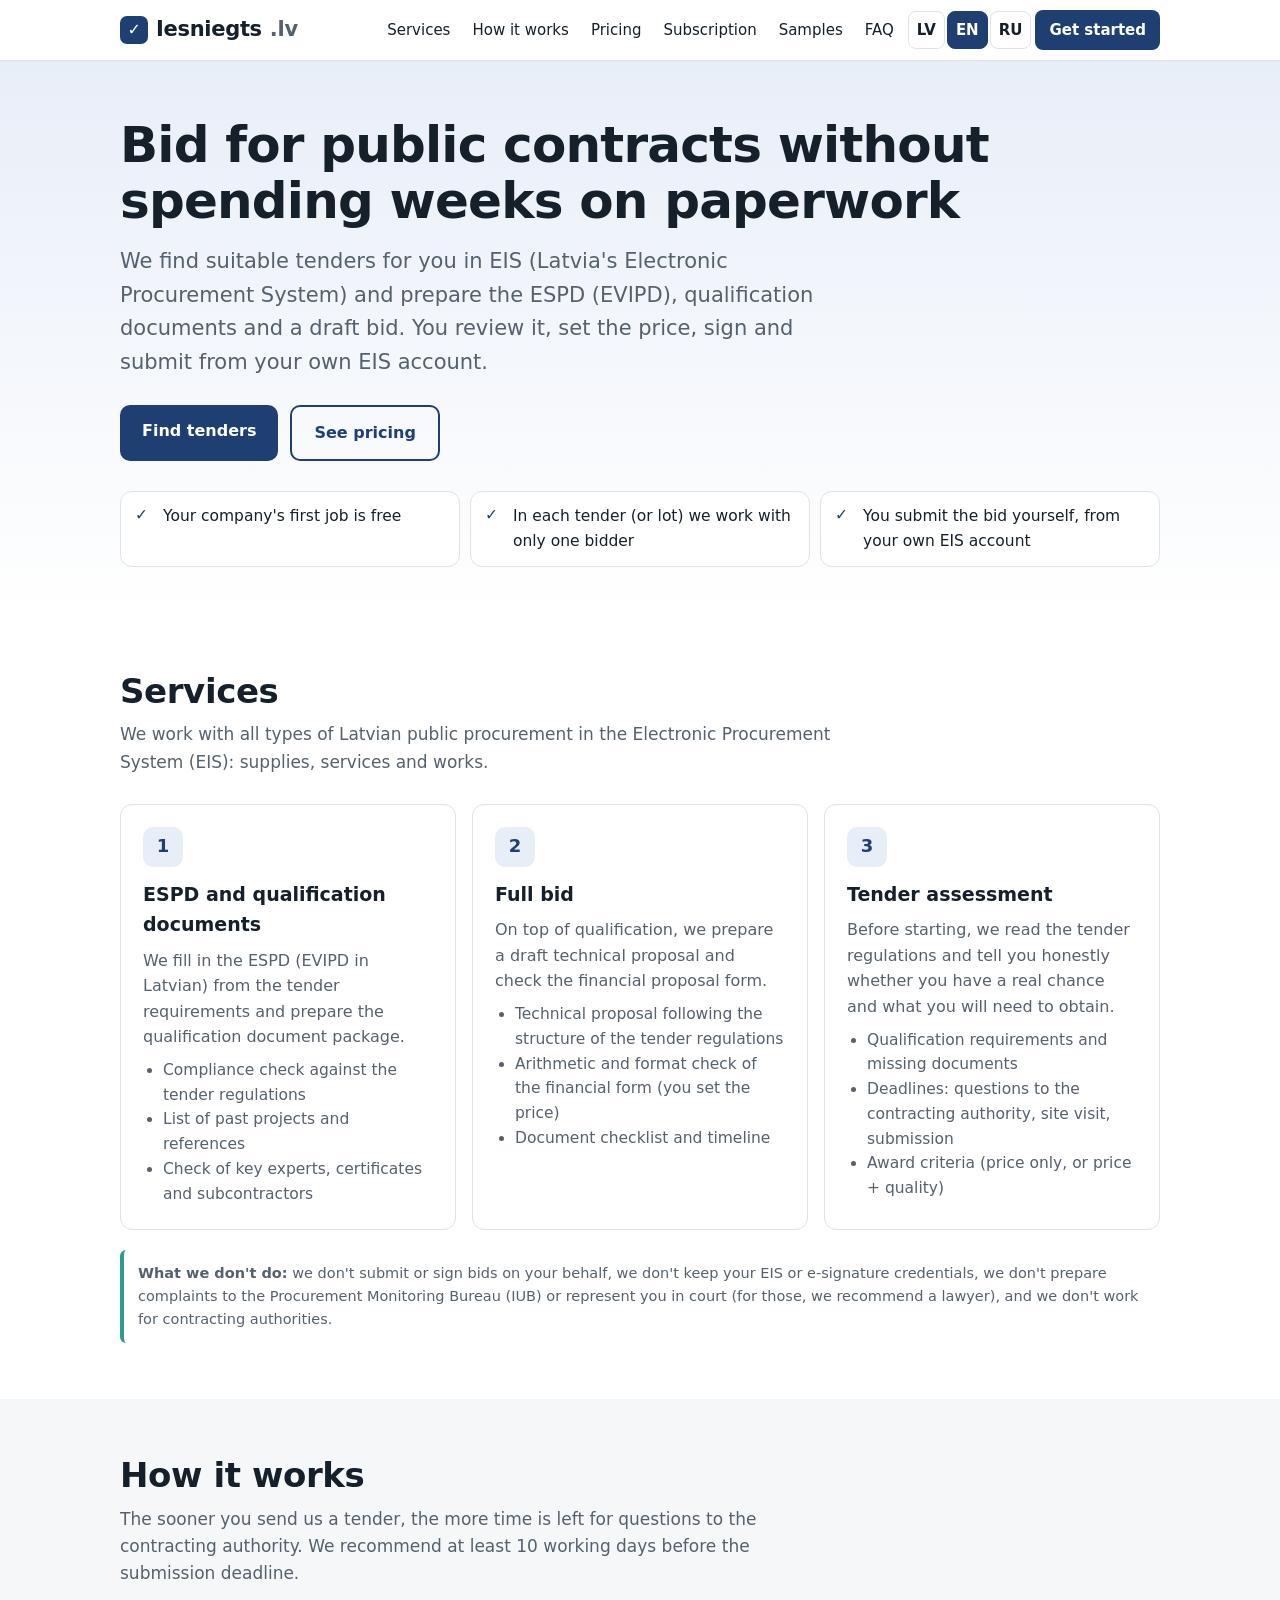
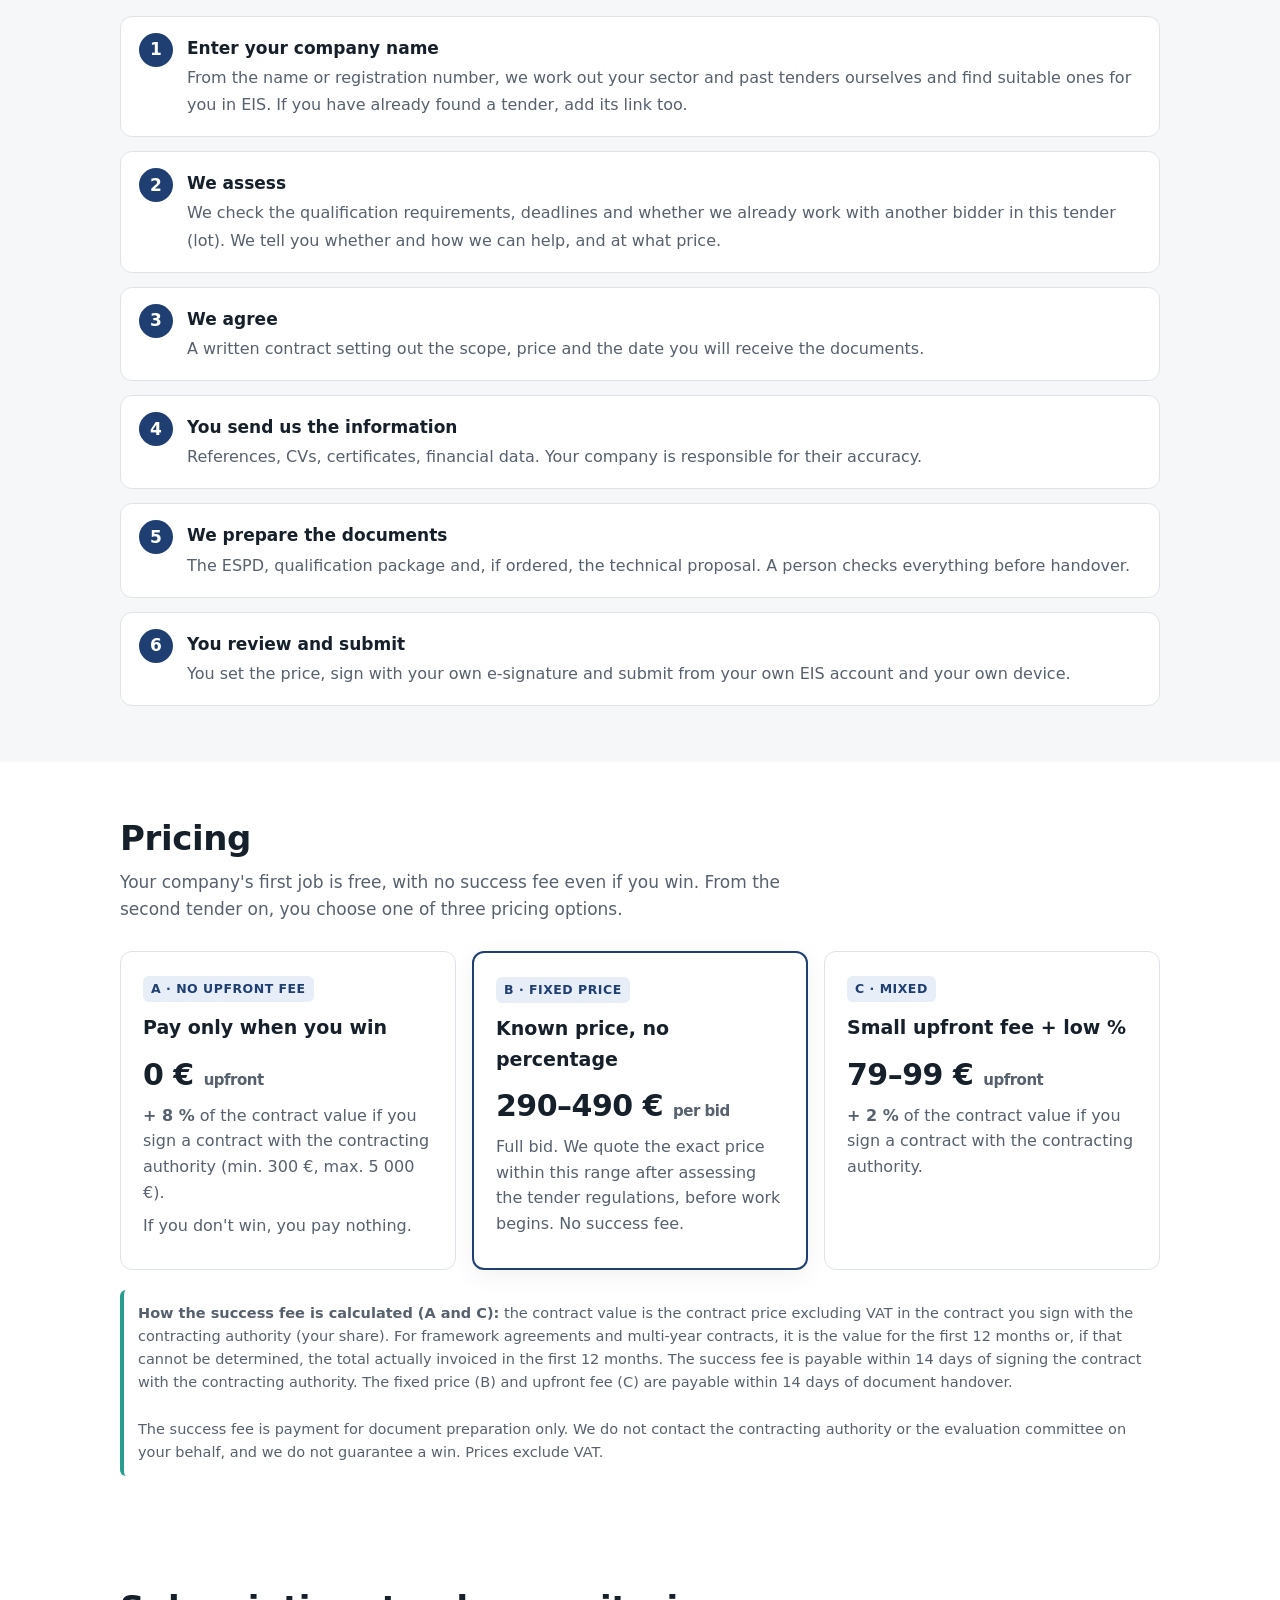
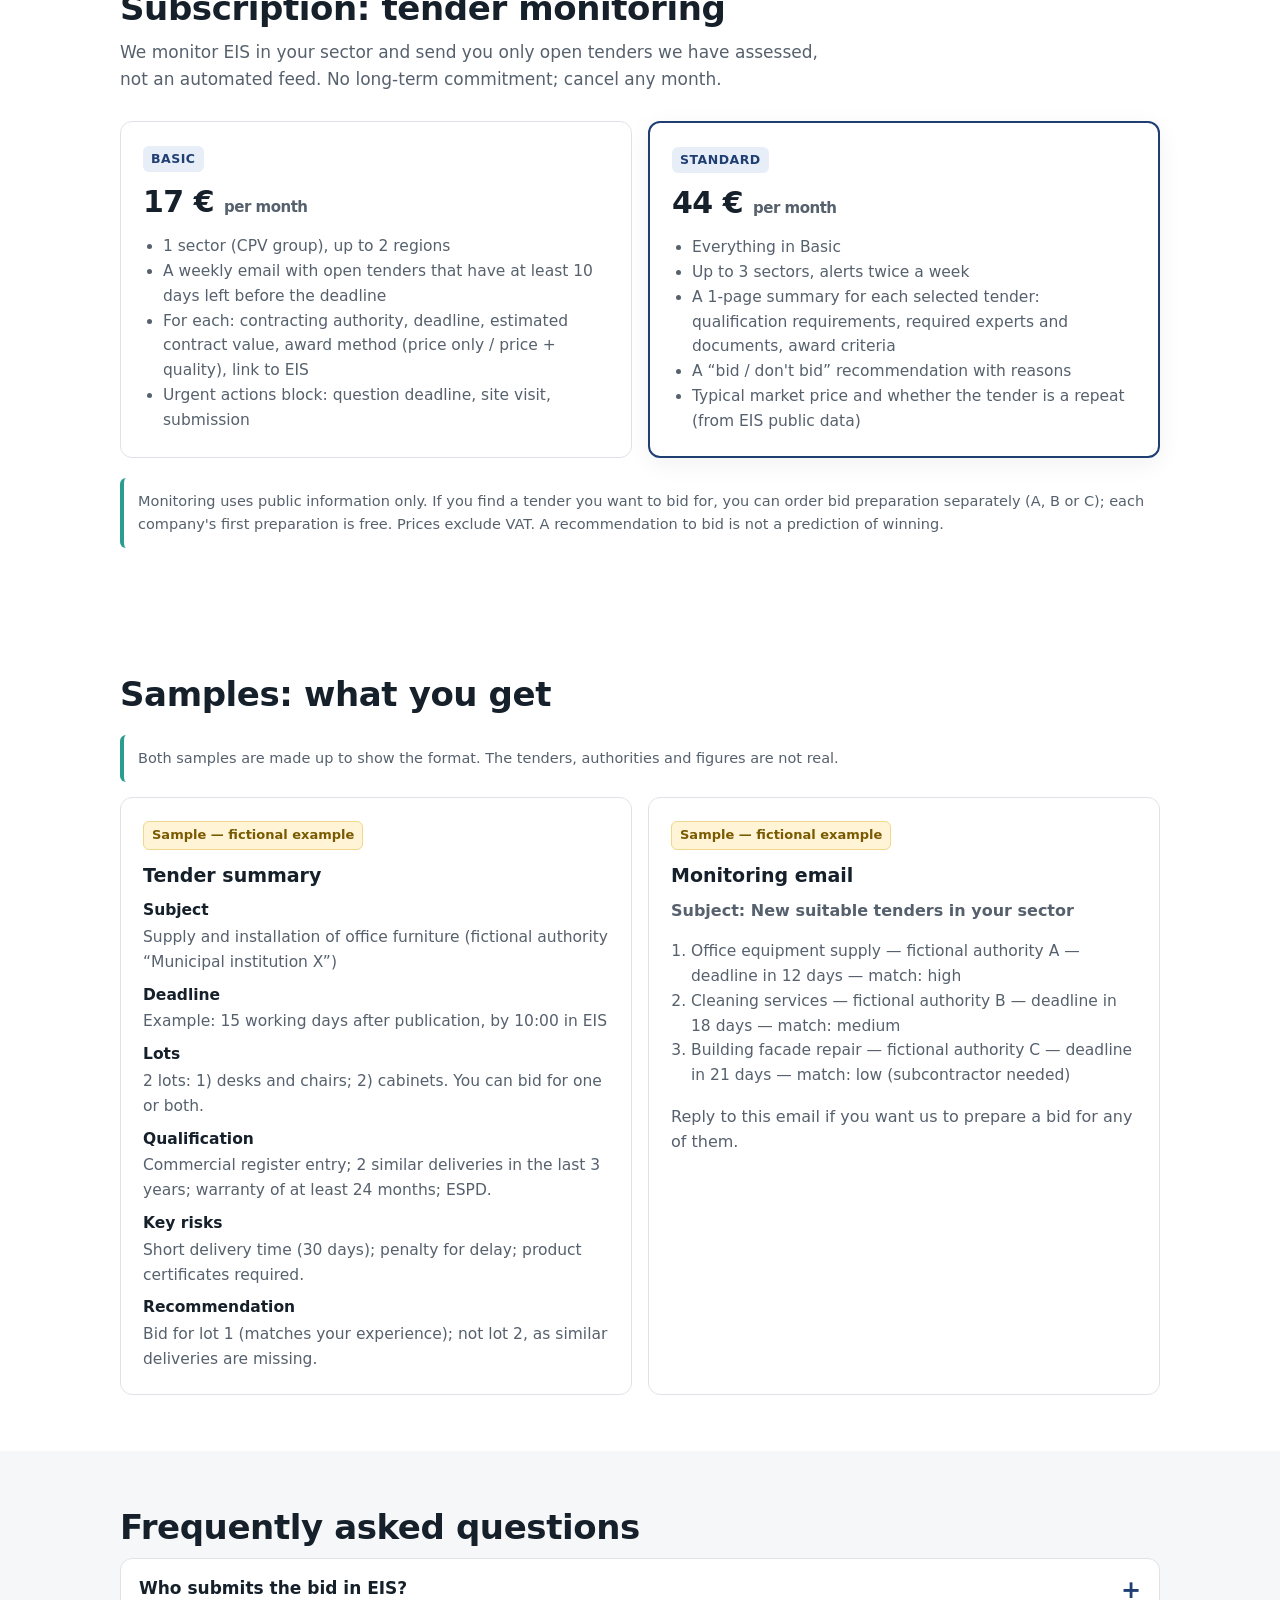
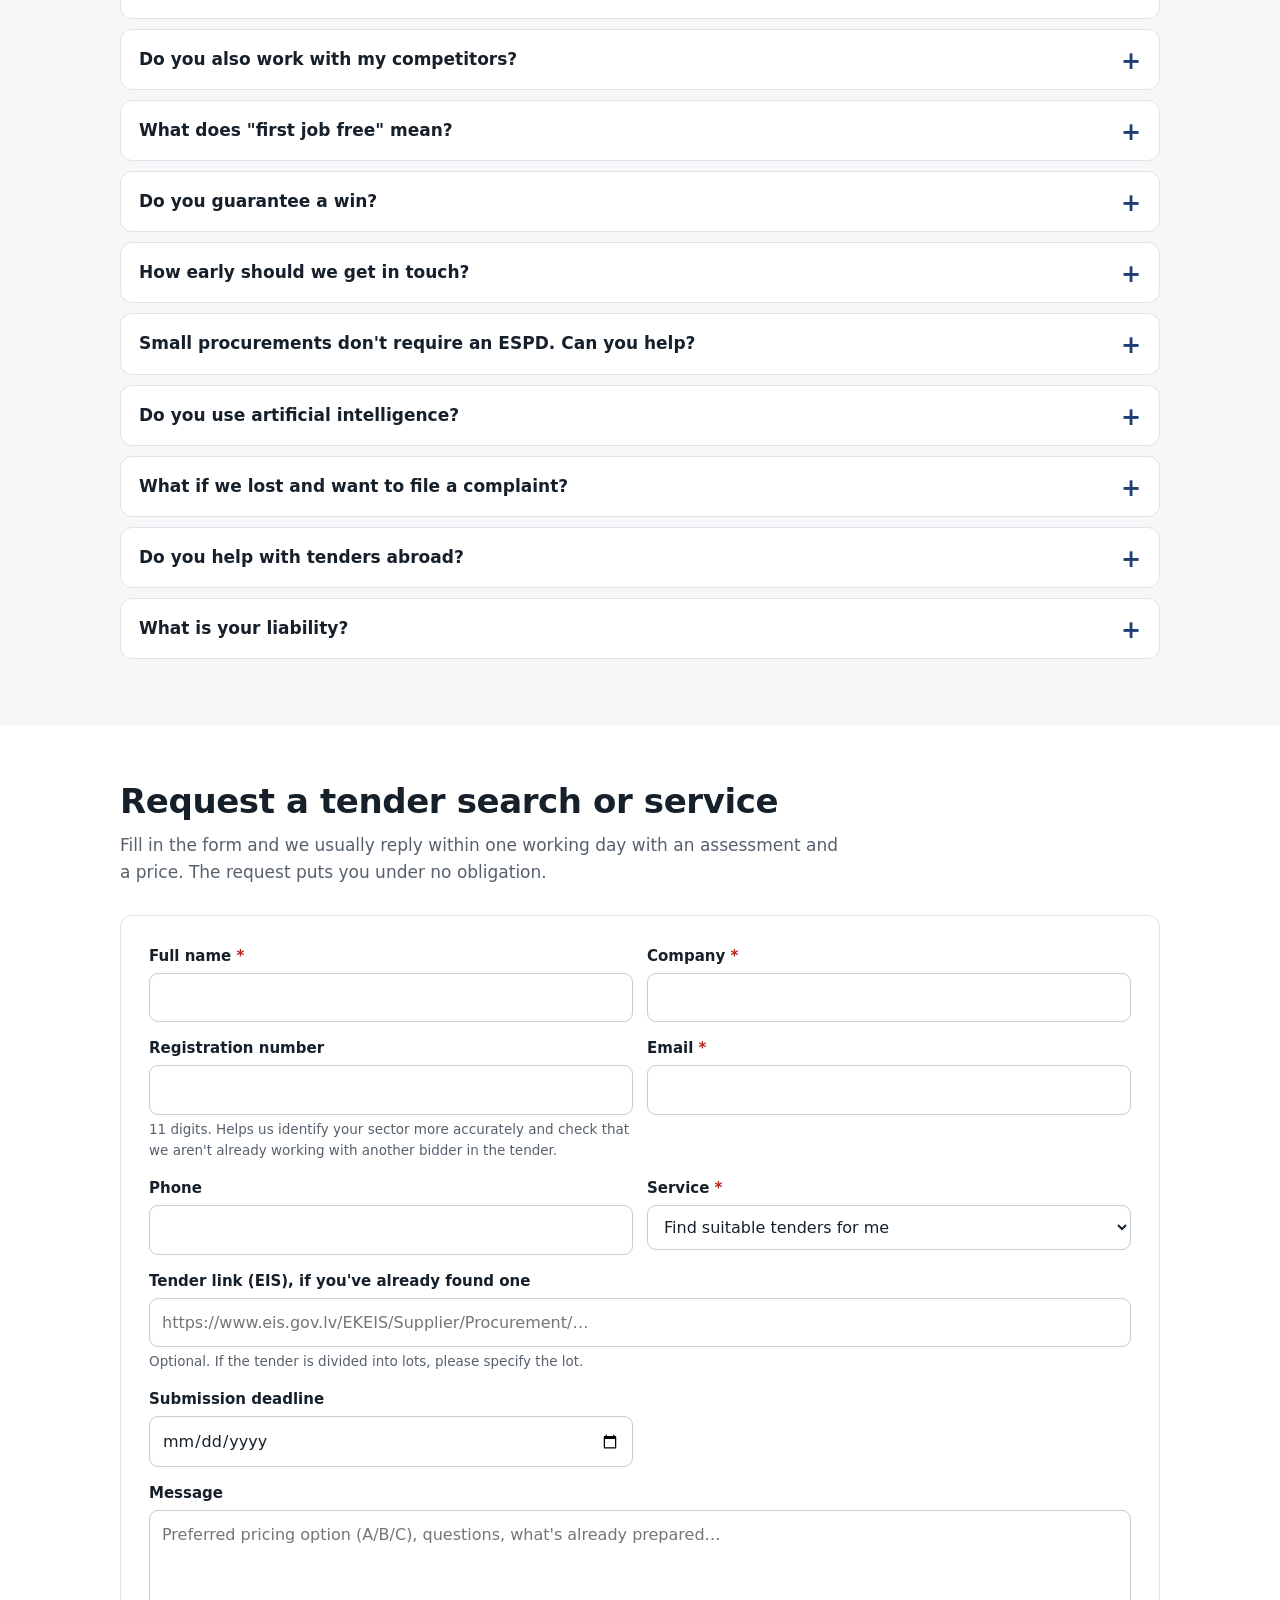
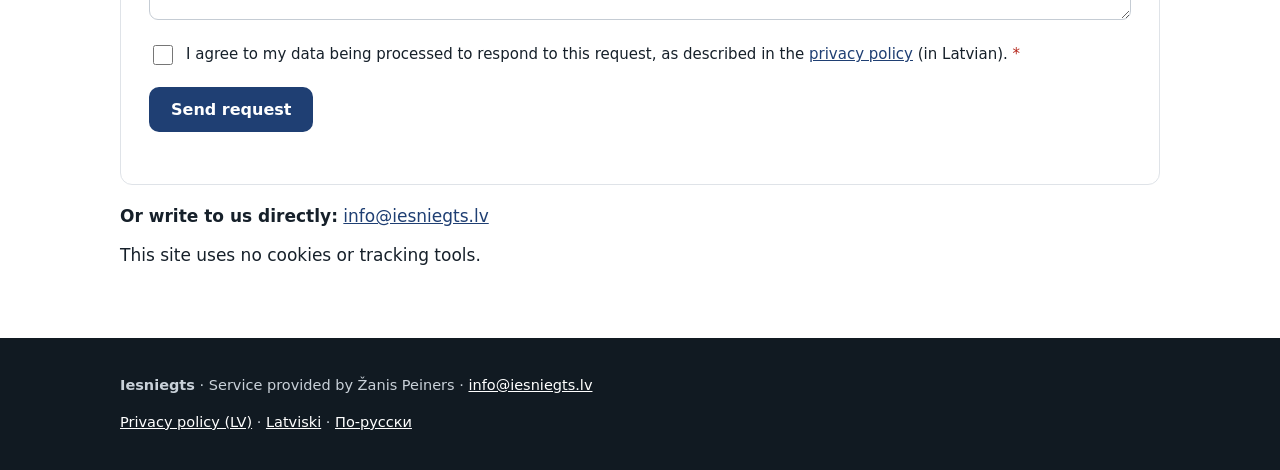
==== en.html @ 3ab21adb "Add samples section and liability FAQ (LV/EN/RU)" ====
<!doctype html>
<html lang="en">
<head>
<meta charset="utf-8">
<meta name="viewport" content="width=device-width,initial-scale=1">
<title>Iesniegts — help preparing bids for public procurement in Latvia</title>
<meta name="description" content="We prepare the ESPD (EVIPD), qualification documents and bids for Latvian public procurement in EIS. You review, sign and submit from your own EIS account.">
<meta name="robots" content="noindex"><!-- DRAFT: remove noindex after Žanis approves -->
<link rel="stylesheet" href="style.css">
<link rel="alternate" hreflang="lv" href="index.html">
<link rel="alternate" hreflang="en" href="en.html">
<link rel="alternate" hreflang="ru" href="ru.html">
</head>
<body>
<a class="skip" href="#saturs">Skip to content</a>
<header class="top">
  <div class="wrap">
    <a class="logo" href="#"><span class="mark" aria-hidden="true">✓</span>Iesniegts<span class="tld">.lv</span></a>
    <nav class="main" aria-label="Main navigation">
      <span class="links">
        <a href="#pakalpojumi">Services</a>
        <a href="#process">How it works</a>
        <a href="#cenas">Pricing</a>
        <a href="#abonements">Subscription</a>
        <a href="#paraugi">Samples</a>
        <a href="#buj">FAQ</a>
      </span>
      <span class="langs" role="group" aria-label="Language"><a class="lang" href="index.html" lang="lv" hreflang="lv">LV</a><a class="lang current" href="en.html" lang="en" hreflang="en" aria-current="page">EN</a><a class="lang" href="ru.html" lang="ru" hreflang="ru">RU</a></span>
      <a class="btn" href="#pieteikums" style="padding:8px 14px;font-size:15px">Get started</a>
    </nav>
  </div>
</header>

<main id="saturs">
<section class="hero">
  <div class="wrap">
    <h1>Bid for public contracts without spending weeks on paperwork</h1>
    <p class="lead">We find suitable tenders for you in EIS (Latvia's Electronic Procurement System) and prepare the ESPD (EVIPD), qualification documents and a draft bid. You review it, set the price, sign and submit from your own EIS account.</p>
    <div class="cta">
      <a class="btn" href="#pieteikums">Find tenders</a>
      <a class="btn ghost" href="#cenas">See pricing</a>
    </div>
    <ul class="facts">
      <li>Your company's first job is free<!-- PRICE: approved 3 Nov --></li>
      <li>In each tender (or lot) we work with only one bidder</li>
      <li>You submit the bid yourself, from your own EIS account</li>
    </ul>
  </div>
</section>

<section id="pakalpojumi">
  <div class="wrap">
    <h2>Services</h2>
    <p class="sub">We work with all types of Latvian public procurement in the Electronic Procurement System (EIS): supplies, services and works.</p>
    <div class="grid c3">
      <div class="card">
        <div class="icon" aria-hidden="true">1</div>
        <h3>ESPD and qualification documents</h3>
        <p>We fill in the ESPD (EVIPD in Latvian) from the tender requirements and prepare the qualification document package.</p>
        <ul>
          <li>Compliance check against the tender regulations</li>
          <li>List of past projects and references</li>
          <li>Check of key experts, certificates and subcontractors</li>
        </ul>
      </div>
      <div class="card">
        <div class="icon" aria-hidden="true">2</div>
        <h3>Full bid</h3>
        <p>On top of qualification, we prepare a draft technical proposal and check the financial proposal form.</p>
        <ul>
          <li>Technical proposal following the structure of the tender regulations</li>
          <li>Arithmetic and format check of the financial form (you set the price)</li>
          <li>Document checklist and timeline</li>
        </ul>
      </div>
      <div class="card">
        <div class="icon" aria-hidden="true">3</div>
        <h3>Tender assessment</h3>
        <p>Before starting, we read the tender regulations and tell you honestly whether you have a real chance and what you will need to obtain.</p>
        <ul>
          <li>Qualification requirements and missing documents</li>
          <li>Deadlines: questions to the contracting authority, site visit, submission</li>
          <li>Award criteria (price only, or price + quality)</li>
        </ul>
      </div>
    </div>
    <div class="note limits"><strong>What we don't do:</strong> we don't submit or sign bids on your behalf, we don't keep your EIS or e-signature credentials, we don't prepare complaints to the Procurement Monitoring Bureau (IUB) or represent you in court (for those, we recommend a lawyer), and we don't work for contracting authorities.</div>
  </div>
</section>

<section id="process" class="alt">
  <div class="wrap">
    <h2>How it works</h2>
    <p class="sub">The sooner you send us a tender, the more time is left for questions to the contracting authority. We recommend at least 10 working days before the submission deadline.</p>
    <ol class="steps">
      <li><strong>Enter your company name</strong><span>From the name or registration number, we work out your sector and past tenders ourselves and find suitable ones for you in EIS. If you have already found a tender, add its link too.</span></li>
      <li><strong>We assess</strong><span>We check the qualification requirements, deadlines and whether we already work with another bidder in this tender (lot). We tell you whether and how we can help, and at what price.</span></li>
      <li><strong>We agree</strong><span>A written contract setting out the scope, price and the date you will receive the documents.</span></li>
      <li><strong>You send us the information</strong><span>References, CVs, certificates, financial data. Your company is responsible for their accuracy.</span></li>
      <li><strong>We prepare the documents</strong><span>The ESPD, qualification package and, if ordered, the technical proposal. A person checks everything before handover.</span></li>
      <li><strong>You review and submit</strong><span>You set the price, sign with your own e-signature and submit from your own EIS account and your own device.</span></li>
    </ol>
  </div>
</section>

<section id="cenas">
  <div class="wrap">
    <h2>Pricing</h2>
    <p class="sub">Your company's first job is free, with no success fee even if you win.<!-- PRICE: approved 3 Nov --> From the second tender on, you choose one of three pricing options.</p>
    <div class="grid c3">
      <div class="card">
        <span class="tag">A · no upfront fee</span>
        <h3 style="margin-top:10px">Pay only when you win</h3>
        <div class="price">0 €<!-- PRICE: approved 3 Nov --> <small>upfront</small></div>
        <p><strong>+ 8 %</strong> of the contract value if you sign a contract with the contracting authority (min. 300 €, max. 5 000 €).<!-- PRICE: approved 3 Nov --></p>
        <p>If you don't win, you pay nothing.</p>
      </div>
      <div class="card featured">
        <span class="tag">B · fixed price</span>
        <h3 style="margin-top:10px">Known price, no percentage</h3>
        <div class="price">290–490 €<!-- PRICE: approved 3 Nov --> <small>per bid</small></div>
        <p>Full bid. We quote the exact price within this range after assessing the tender regulations, before work begins. No success fee.</p>
      </div>
      <div class="card">
        <span class="tag">C · mixed</span>
        <h3 style="margin-top:10px">Small upfront fee + low %</h3>
        <div class="price">79–99 €<!-- PRICE: approved 3 Nov --> <small>upfront</small></div>
        <p><strong>+ 2 %</strong> of the contract value if you sign a contract with the contracting authority.<!-- PRICE: approved 3 Nov --></p>
      </div>
    </div>
    <div class="note">
      <strong>How the success fee is calculated (A and C):</strong> the contract value is the contract price excluding VAT in the contract you sign with the contracting authority (your share). For framework agreements and multi-year contracts, it is the value for the first 12 months or, if that cannot be determined, the total actually invoiced in the first 12 months. The success fee is payable within 14 days of signing the contract with the contracting authority. The fixed price (B) and upfront fee (C) are payable within 14 days of document handover.<!-- PRICE: approved 3 Nov --><!-- Avots: contract_template.md 5.2.–5.4. -->
      <br><br>The success fee is payment for document preparation only. We do not contact the contracting authority or the evaluation committee on your behalf, and we do not guarantee a win. Prices exclude VAT.<!-- PRICE: approved 3 Nov --><!-- TODO: precizēt PVN statusu pēc SDV/SIA reģistrācijas (ISPL 4. p. 2. d.) -->
    </div>
  </div>
</section>

<section id="abonements">
  <div class="wrap">
    <h2>Subscription: tender monitoring</h2>
    <p class="sub">We monitor EIS in your sector and send you only open tenders we have assessed, not an automated feed. No long-term commitment; cancel any month.<!-- PRICE: approved 3 Nov --></p>
    <div class="grid c2">
      <div class="card">
        <span class="tag">Basic</span>
        <div class="price">17 €<!-- PRICE: approved 3 Nov (competitor-based: ~10% below iepirkumi.notepad.lv Starts 19 €; see /workspace/sites/pricing_research.md) --> <small>per month</small></div>
        <ul>
          <li>1 sector (CPV group), up to 2 regions</li>
          <li>A weekly email with open tenders that have at least 10 days left before the deadline</li>
          <li>For each: contracting authority, deadline, estimated contract value, award method (price only / price + quality), link to EIS</li>
          <li>Urgent actions block: question deadline, site visit, submission</li>
        </ul>
      </div>
      <div class="card featured">
        <span class="tag">Standard</span>
        <div class="price">44 €<!-- PRICE: approved 3 Nov (competitor-based: ~10% below iepirkumi.notepad.lv Pro 49 €; see /workspace/sites/pricing_research.md) --> <small>per month</small></div>
        <ul>
          <li>Everything in Basic</li>
          <li>Up to 3 sectors, alerts twice a week</li>
          <li>A 1-page summary for each selected tender: qualification requirements, required experts and documents, award criteria</li>
          <li>A “bid / don't bid” recommendation with reasons</li>
          <li>Typical market price and whether the tender is a repeat (from EIS public data)</li>
        </ul>
      </div>
    </div>
    <p class="note">Monitoring uses public information only. If you find a tender you want to bid for, you can order bid preparation separately (A, B or C); each company's first preparation is free.<!-- PRICE: approved 3 Nov --> Prices exclude VAT. A recommendation to bid is not a prediction of winning.</p>
  </div>
</section>

<section id="paraugi">
  <div class="wrap">
    <h2>Samples: what you get</h2>
    <p class="note">Both samples are made up to show the format. The tenders, authorities and figures are not real.</p>
    <div class="grid c2">
      <div class="card sample"><span class="badge-sample">Sample — fictional example</span><h3>Tender summary</h3><dl class="sample-dl"><dt>Subject</dt><dd>Supply and installation of office furniture (fictional authority “Municipal institution X”)</dd><dt>Deadline</dt><dd>Example: 15 working days after publication, by 10:00 in EIS</dd><dt>Lots</dt><dd>2 lots: 1) desks and chairs; 2) cabinets. You can bid for one or both.</dd><dt>Qualification</dt><dd>Commercial register entry; 2 similar deliveries in the last 3 years; warranty of at least 24 months; ESPD.</dd><dt>Key risks</dt><dd>Short delivery time (30 days); penalty for delay; product certificates required.</dd><dt>Recommendation</dt><dd>Bid for lot 1 (matches your experience); not lot 2, as similar deliveries are missing.</dd></dl></div>
      <div class="card sample"><span class="badge-sample">Sample — fictional example</span><h3>Monitoring email</h3><p><strong>Subject: New suitable tenders in your sector</strong></p><ol><li>Office equipment supply — fictional authority A — deadline in 12 days — match: high</li><li>Cleaning services — fictional authority B — deadline in 18 days — match: medium</li><li>Building facade repair — fictional authority C — deadline in 21 days — match: low (subcontractor needed)</li></ol><p>Reply to this email if you want us to prepare a bid for any of them.</p></div>
    </div>
  </div>
</section>

<section id="buj" class="alt">
  <div class="wrap">
    <h2>Frequently asked questions</h2>
    <details><summary>Who submits the bid in EIS?</summary><p>You do. Your company signs and submits the bid from its own EIS account and its own device. If we need to work in EIS, your administrator can create a user for us with the role "Supplier bid preparer" (Piegādātāja piedāvājuma sagatavotājs), which you block after the tender. Do not give us your e-signature tools or passwords.</p></details>
    <details><summary>Do you also work with my competitors?</summary><p>In each tender (or tender lot) we work with only one bidder. We never share or use other clients' prices, documents or solutions. Each client has a separate workspace. This reduces the risk of prohibited agreements (Section 11 of the Competition Law) for both you and us.</p></details>
    <details><summary>What does "first job free" mean?</summary><p>For the first tender (or one lot) your company entrusts to us, preparation is free, even if you win. This applies once per company.<!-- PRICE: approved 3 Nov --></p></details>
    <details><summary>Do you guarantee a win?</summary><p>No. We help you submit a complete bid that meets the requirements, but the contracting authority chooses the winner based on the criteria in the tender regulations.</p></details>
    <details><summary>How early should we get in touch?</summary><p>We recommend at least 10 working days before the submission deadline, to leave time for questions to the contracting authority and for collecting missing documents. With shorter deadlines we help where it's realistic, and we tell you honestly before starting.</p></details>
    <details><summary>Small procurements don't require an ESPD. Can you help?</summary><p>Yes. In small procurements (Section 9 of the Public Procurement Law) an ESPD is usually not required, so we prepare the qualification documents and application according to the tender regulations.</p></details>
    <details><summary>Do you use artificial intelligence?</summary><p>Yes, we use software tools, including artificial intelligence, to prepare documents. A person checks every document before handover, and your data is not used in work for other clients.</p></details>
    <details><summary>What if we lost and want to file a complaint?</summary><p>We don't prepare complaints to the Procurement Monitoring Bureau (IUB) or court applications. We recommend contacting a lawyer; we can pass on the facts and documents from our work.</p></details>
    <details><summary>Do you help with tenders abroad?</summary><p>We currently work with Latvian tenders in EIS. If you are interested in a specific tender in another EU country, write to us and we'll tell you whether we can help.</p></details>
      <details><summary>What is your liability?</summary><p>We prepare documents carefully, but the client reviews and signs the ESPD and the bid, and is responsible for the truthfulness of the information provided and for submitting the bid. Our liability is limited to the fee paid for the specific bid.<!-- LIABILITY: needs owner approval --></p></details>
  </div>
</section>

<section id="pieteikums">
  <div class="wrap">
    <h2>Request a tender search or service</h2>
    <p class="sub">Fill in the form and we usually reply within one working day with an assessment and a price. The request puts you under no obligation.</p>
    
    <!-- action = mailto fallback without JavaScript. With JS: form.js sends to FORM_ENDPOINT or opens mailto. -->
    <form class="order" id="order-form" action="mailto:info@iesniegts.lv" method="post" enctype="text/plain" novalidate
      data-subject="Iesniegts.lv request (EN)"
      data-mailto-msg="Opening your email program with a prepared message. Please send it."
      data-sending-msg="Sending…"
      data-ok-msg="Thank you! Your request has been received. We usually reply within one working day."
      data-err-msg="Sending failed. Opening email as a fallback.">
      <div><label for="f-name">Full name <span class="req" aria-hidden="true">*</span></label><input id="f-name" name="name" autocomplete="name" required></div>
      <div><label for="f-company">Company <span class="req" aria-hidden="true">*</span></label><input id="f-company" name="company" autocomplete="organization" required></div>
      <div><label for="f-regno">Registration number</label><input id="f-regno" name="regno" inputmode="numeric" pattern="[0-9]{11}" aria-describedby="h-regno"><div class="hint" id="h-regno">11 digits. Helps us identify your sector more accurately and check that we aren't already working with another bidder in the tender.</div></div>
      <div><label for="f-email">Email <span class="req" aria-hidden="true">*</span></label><input id="f-email" name="email" type="email" autocomplete="email" required></div>
      <div><label for="f-phone">Phone</label><input id="f-phone" name="phone" type="tel" autocomplete="tel"></div>
      <div><label for="f-service">Service <span class="req" aria-hidden="true">*</span></label>
        <select id="f-service" name="service" required>
          <option value="Atrast man piemērotus iepirkumus" selected>Find suitable tenders for me</option>
          <option value="EVIPD + kvalifikācijas dokumenti">ESPD + qualification documents</option>
          <option value="Pilns piedāvājums">Full bid</option>
          <option value="Abonements — Pamata (17 €/mēn.)">Subscription — Basic (17 €/month)</option>
          <option value="Abonements — Standarta (44 €/mēn.)">Subscription — Standard (44 €/month)</option>
          <option value="Vēl nezinu, gribu konsultāciju">Not sure yet, I'd like a consultation</option>
        </select></div>
      <div class="full"><label for="f-link">Tender link (EIS), if you've already found one</label><input id="f-link" name="link" placeholder="https://www.eis.gov.lv/EKEIS/Supplier/Procurement/…" aria-describedby="h-link"><div class="hint" id="h-link">Optional. If the tender is divided into lots, please specify the lot.</div></div>
      <div><label for="f-deadline">Submission deadline</label><input id="f-deadline" name="deadline" type="date"></div>
      <div class="full"><label for="f-message">Message</label><textarea id="f-message" name="message" placeholder="Preferred pricing option (A/B/C), questions, what's already prepared…"></textarea></div>
      <div class="hp" aria-hidden="true"><label for="f-website">Leave blank</label><input id="f-website" name="website" tabindex="-1" autocomplete="off"></div>
      <div class="full"><label class="consent"><input type="checkbox" name="consent" value="jā" required> <span>I agree to my data being processed to respond to this request, as described in the <a href="privatuma-politika.html" hreflang="lv">privacy policy</a> (in Latvian). <span class="req" aria-hidden="true">*</span></span></label></div>
      <div class="full"><button class="btn" type="submit">Send request</button> <div class="status" id="form-status" role="status" aria-live="polite"></div></div>
    </form>
    <div class="contact-side" style="margin-top:18px">
      <p><strong>Or write to us directly:</strong> <a href="mailto:info@iesniegts.lv">info@iesniegts.lv</a></p>
      <p>This site uses no cookies or tracking tools.</p>
    </div>
  </div>
</section>
</main>

<footer>
  <div class="wrap">
    <div><strong>Iesniegts</strong> · Service provided by Žanis Peiners · <a href="mailto:info@iesniegts.lv">info@iesniegts.lv</a></div>
    <!-- TODO (ISPL 4. pants): pēc SDV/SIA reģistrācijas pievienot nosaukumu, reģ. nr., adresi un PVN statusu. Nerakstīt "SIA", kamēr tā nav dibināta. -->
    <div><a href="privatuma-politika.html" hreflang="lv">Privacy policy (LV)</a> · <a href="index.html" lang="lv">Latviski</a> · <a href="ru.html" lang="ru">По-русски</a></div>
  </div>
</footer>
<script src="form.js" defer></script>
</body>
</html>
---- style.css ----
/* MELNRAKSTS — nav publicēts. Viens CSS fails, bez ārējiem fontiem, bez sīkdatnēm. */
:root{
  --brand:#1f3f73; --brand-dark:#152c52; --accent:#2a9d8f; --tint:#e8eef8;
  --ink:#16202a; --muted:#56616d; --line:#dfe3e8; --bg:#ffffff; --soft:#f6f7f9;
  --radius:12px; --max:1080px;
  --font:system-ui,-apple-system,"Segoe UI",Roboto,"Helvetica Neue",Arial,sans-serif;
}
*{box-sizing:border-box}
html{scroll-behavior:smooth}
body{margin:0;font-family:var(--font);color:var(--ink);background:var(--bg);line-height:1.6;font-size:17px;-webkit-text-size-adjust:100%}
img{max-width:100%}
a{color:var(--brand)}
a:hover{color:var(--brand-dark)}
:focus-visible{outline:3px solid var(--accent);outline-offset:2px}
.skip{position:absolute;left:-999px;top:0;background:#000;color:#fff;padding:.5rem 1rem;z-index:10}
.skip:focus{left:0}
.wrap{max-width:var(--max);margin:0 auto;padding:0 20px}
.draft-banner{background:#fff4d6;color:#5a4300;text-align:center;font-size:14px;padding:6px 12px;border-bottom:1px solid #f0dc9c}
header.top{position:sticky;top:0;background:rgba(255,255,255,.96);border-bottom:1px solid var(--line);z-index:5}
header.top .wrap{display:flex;align-items:center;justify-content:space-between;gap:12px;min-height:60px}
.logo{font-weight:800;font-size:21px;color:var(--ink);text-decoration:none;letter-spacing:-.3px;display:flex;align-items:center;gap:8px}
.logo .mark{width:28px;height:28px;border-radius:7px;background:var(--brand);color:#fff;display:grid;place-items:center;font-size:16px}
.logo .tld{color:var(--muted);font-weight:600}
nav.main{display:flex;gap:4px;align-items:center;flex-wrap:wrap}
nav.main a{color:var(--ink);text-decoration:none;font-size:15px;padding:6px 10px;border-radius:8px}
nav.main a:hover{background:var(--soft)}
nav.main .links{display:none}
nav.main .langs{display:flex;gap:2px}
nav.main .lang{border:1px solid var(--line);font-weight:600;padding:6px 8px}
nav.main a.lang.current{background:var(--brand);border-color:var(--brand);color:#fff}
nav.main a.btn,nav.main a.btn:hover{color:#fff}
@media(min-width:860px){nav.main .links{display:flex;gap:2px}}
.btn{display:inline-block;background:var(--brand);color:#fff;text-decoration:none;font-weight:700;padding:13px 22px;border-radius:10px;border:0;font-size:16px;cursor:pointer;font-family:inherit}
.btn:hover{background:var(--brand-dark);color:#fff}
.btn.ghost{background:transparent;color:var(--brand);border:2px solid var(--brand)}
.btn.ghost:hover{background:var(--tint);color:var(--brand-dark)}
.hero{background:linear-gradient(180deg,var(--tint),#fff);padding:56px 0 48px}
.hero h1{font-size:clamp(30px,5.2vw,50px);line-height:1.12;margin:0 0 16px;letter-spacing:-.8px}
.hero p.lead{font-size:clamp(18px,2.2vw,21px);color:var(--muted);max-width:720px;margin:0 0 26px}
.hero .cta{display:flex;gap:12px;flex-wrap:wrap}
.hero ul.facts{list-style:none;padding:0;margin:30px 0 0;display:grid;gap:10px;grid-template-columns:1fr}
.hero ul.facts li{background:#fff;border:1px solid var(--line);border-radius:var(--radius);padding:12px 14px 12px 42px;position:relative;font-size:15.5px}
.hero ul.facts li::before{content:"✓";position:absolute;left:14px;top:11px;color:var(--brand);font-weight:800}
@media(min-width:760px){.hero ul.facts{grid-template-columns:repeat(3,1fr)}}
section{padding:56px 0}
section.alt{background:var(--soft)}
h2{font-size:clamp(25px,3.4vw,34px);line-height:1.2;margin:0 0 10px;letter-spacing:-.4px}
.sub{color:var(--muted);margin:0 0 28px;max-width:720px}
.grid{display:grid;gap:16px;grid-template-columns:1fr}
@media(min-width:700px){.grid.c2{grid-template-columns:repeat(2,1fr)}.grid.c3{grid-template-columns:repeat(2,1fr)}}
@media(min-width:980px){.grid.c3{grid-template-columns:repeat(3,1fr)}}
.card{background:#fff;border:1px solid var(--line);border-radius:var(--radius);padding:22px}
.card h3{margin:0 0 8px;font-size:19px}
.card p{margin:0 0 8px;color:var(--muted);font-size:16px}
.card ul{margin:8px 0 0;padding-left:20px;color:var(--muted);font-size:15.5px}
.icon{width:40px;height:40px;border-radius:10px;background:var(--tint);color:var(--brand);display:grid;place-items:center;font-weight:800;margin-bottom:12px;font-size:18px}
ol.steps{list-style:none;padding:0;margin:0;display:grid;gap:14px;counter-reset:s}
ol.steps li{counter-increment:s;background:#fff;border:1px solid var(--line);border-radius:var(--radius);padding:18px 18px 18px 66px;position:relative}
ol.steps li::before{content:counter(s);position:absolute;left:18px;top:16px;width:34px;height:34px;border-radius:50%;background:var(--brand);color:#fff;display:grid;place-items:center;font-weight:800}
ol.steps strong{display:block;margin-bottom:2px}
ol.steps span{color:var(--muted);font-size:16px}
.price{font-size:30px;font-weight:800;color:var(--ink);margin:6px 0 4px;letter-spacing:-.5px}
.price small{font-size:15px;font-weight:600;color:var(--muted)}
.card.featured{border:2px solid var(--brand);box-shadow:0 6px 24px rgba(0,0,0,.06)}
.tag{display:inline-block;font-size:12.5px;font-weight:700;text-transform:uppercase;letter-spacing:.5px;color:var(--brand);background:var(--tint);padding:3px 8px;border-radius:6px}
.note{font-size:14.5px;color:var(--muted);background:#fff;border-left:4px solid var(--accent);padding:12px 14px;border-radius:6px;margin-top:20px}
.limits{margin-top:20px}
details{background:#fff;border:1px solid var(--line);border-radius:var(--radius);padding:0 18px;margin-bottom:10px}
details summary{cursor:pointer;font-weight:700;padding:16px 0;list-style:none;position:relative;padding-right:28px}
details summary::-webkit-details-marker{display:none}
details summary::after{content:"+";position:absolute;right:0;top:12px;font-size:24px;color:var(--brand)}
details[open] summary::after{content:"–"}
details p{margin:0 0 16px;color:var(--muted)}
form.order{background:#fff;border:1px solid var(--line);border-radius:var(--radius);padding:22px;display:grid;gap:14px;grid-template-columns:1fr}
@media(min-width:760px){form.order{grid-template-columns:1fr 1fr;padding:28px}.full{grid-column:1/-1}}
label{font-weight:600;font-size:15px;display:block;margin-bottom:5px}
label .req{color:#b42318}
input,select,textarea{width:100%;font:inherit;font-size:16px;padding:11px 12px;border:1px solid #c5ccd4;border-radius:9px;background:#fff;color:var(--ink)}
textarea{min-height:110px;resize:vertical}
input:focus,select:focus,textarea:focus{border-color:var(--brand);outline:2px solid var(--tint)}
.hint{font-size:13.5px;color:var(--muted);margin-top:4px}
.consent{display:flex;gap:10px;align-items:flex-start;font-weight:400;font-size:15px}
.consent input{width:20px;height:20px;margin-top:3px;flex:0 0 auto}
.hp{position:absolute!important;left:-9999px!important;width:1px;height:1px;overflow:hidden}
.status{min-height:1.4em;font-weight:600}
.status.ok{color:#146c2e}.status.err{color:#b42318}
.contact-side p{margin:0 0 12px}
footer{background:#111a22;color:#c9d1d9;padding:36px 0;font-size:14.5px}
footer a{color:#fff}
footer .wrap{display:grid;gap:14px}
.legal{max-width:820px}
.legal h1{font-size:clamp(28px,4vw,38px);margin:0 0 6px}
.legal h2{font-size:22px;margin:32px 0 8px}
.legal table{border-collapse:collapse;width:100%;font-size:15px;margin:8px 0}
.legal th,.legal td{border:1px solid var(--line);padding:8px 10px;text-align:left;vertical-align:top}
.legal th{background:var(--soft)}
@media (prefers-reduced-motion:reduce){html{scroll-behavior:auto}}
.badge-sample{display:inline-block;background:#fff4d6;color:#7a5a00;border:1px solid #f0d78a;border-radius:6px;font-size:13px;font-weight:700;padding:3px 8px;margin-bottom:10px}
.sample-dl{margin:0;font-size:15.5px}
.sample-dl dt{font-weight:700;margin-top:8px}
.sample-dl dd{margin:2px 0 0;color:var(--muted)}
.card.sample ol{padding-left:20px;color:var(--muted);font-size:15.5px}
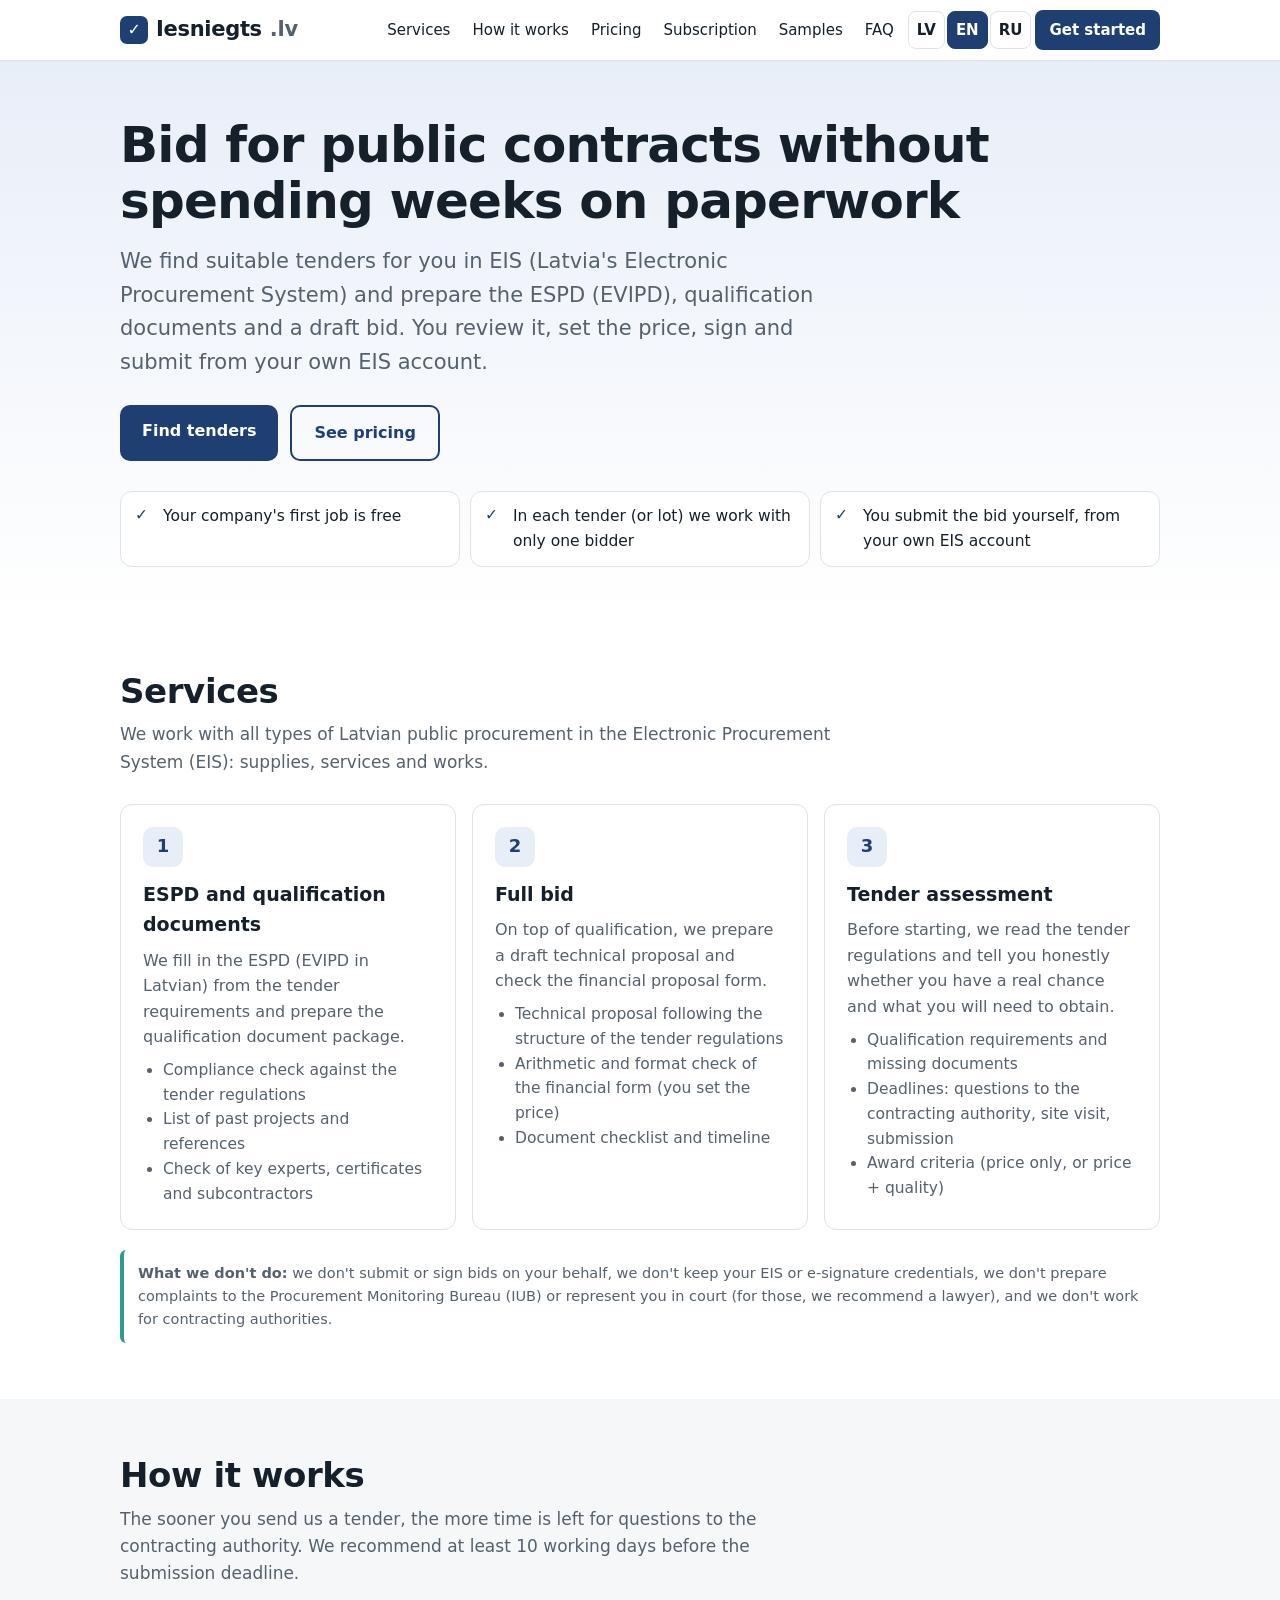
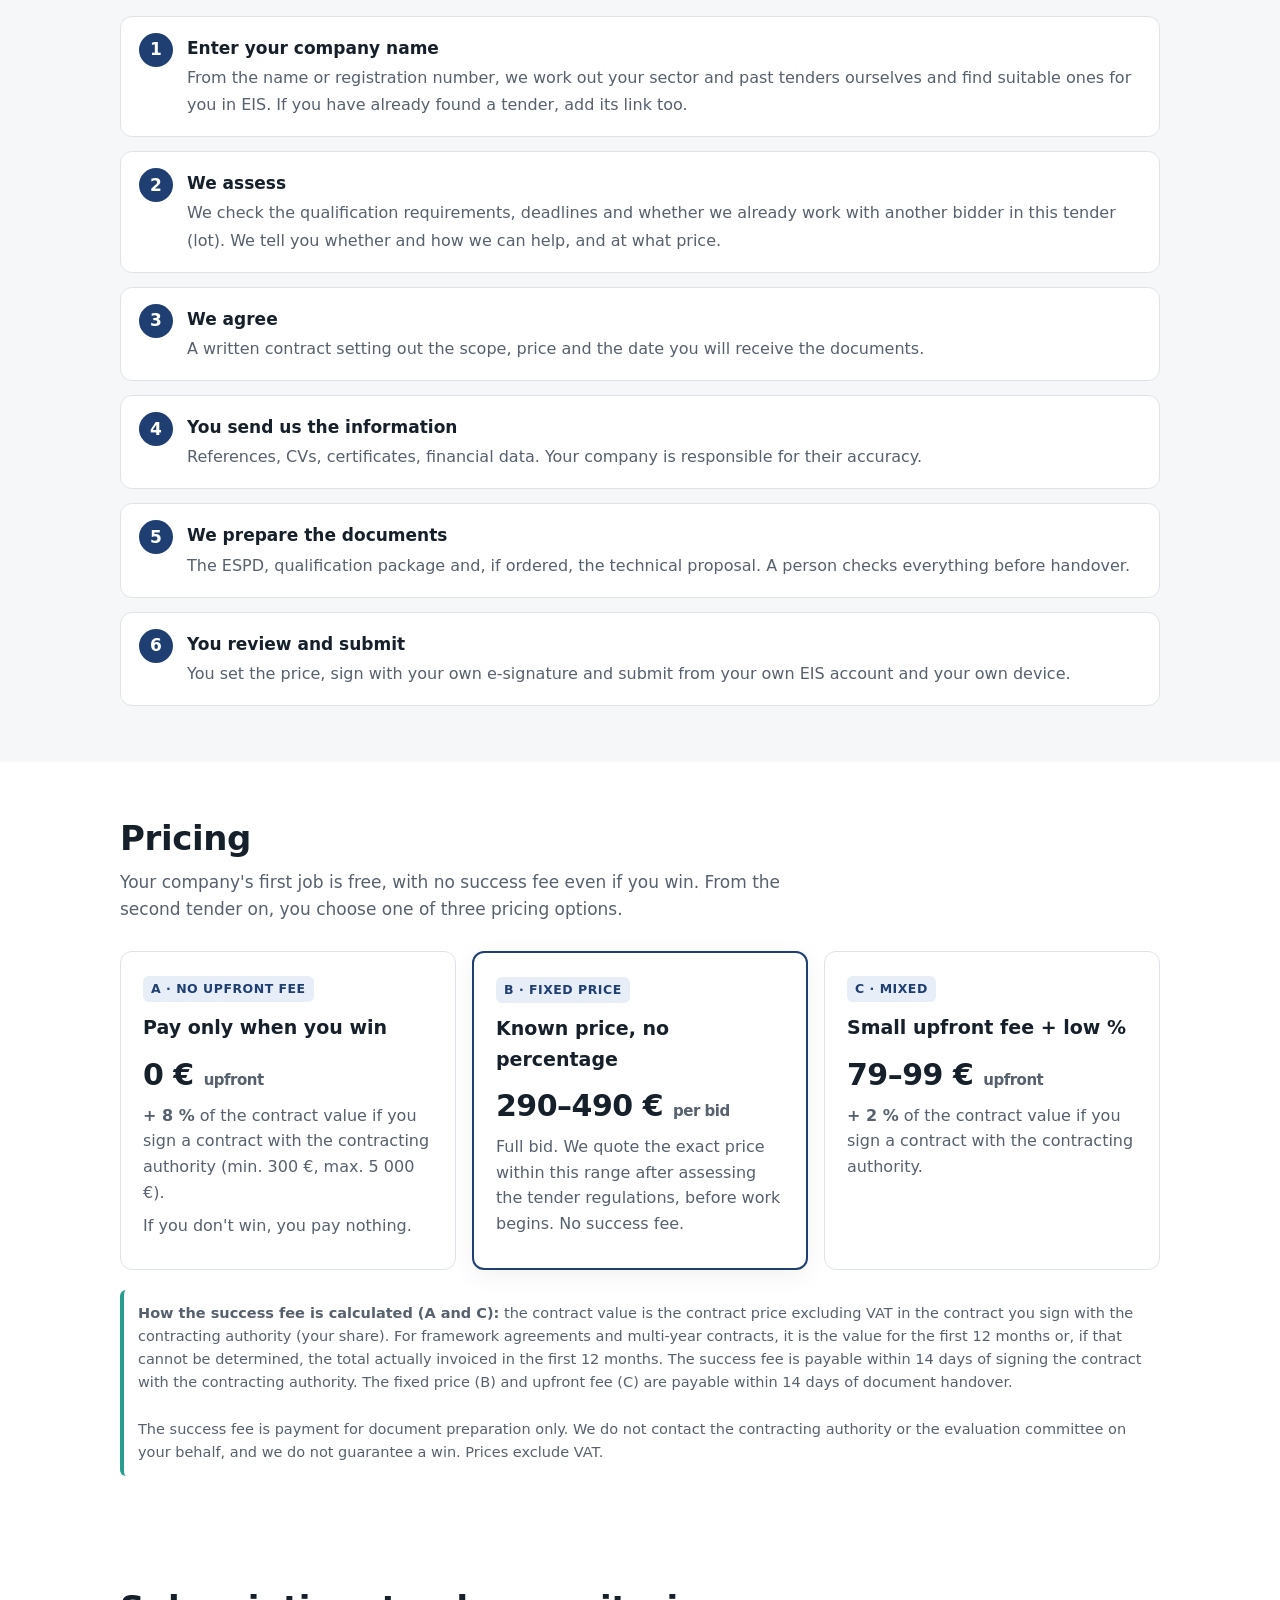
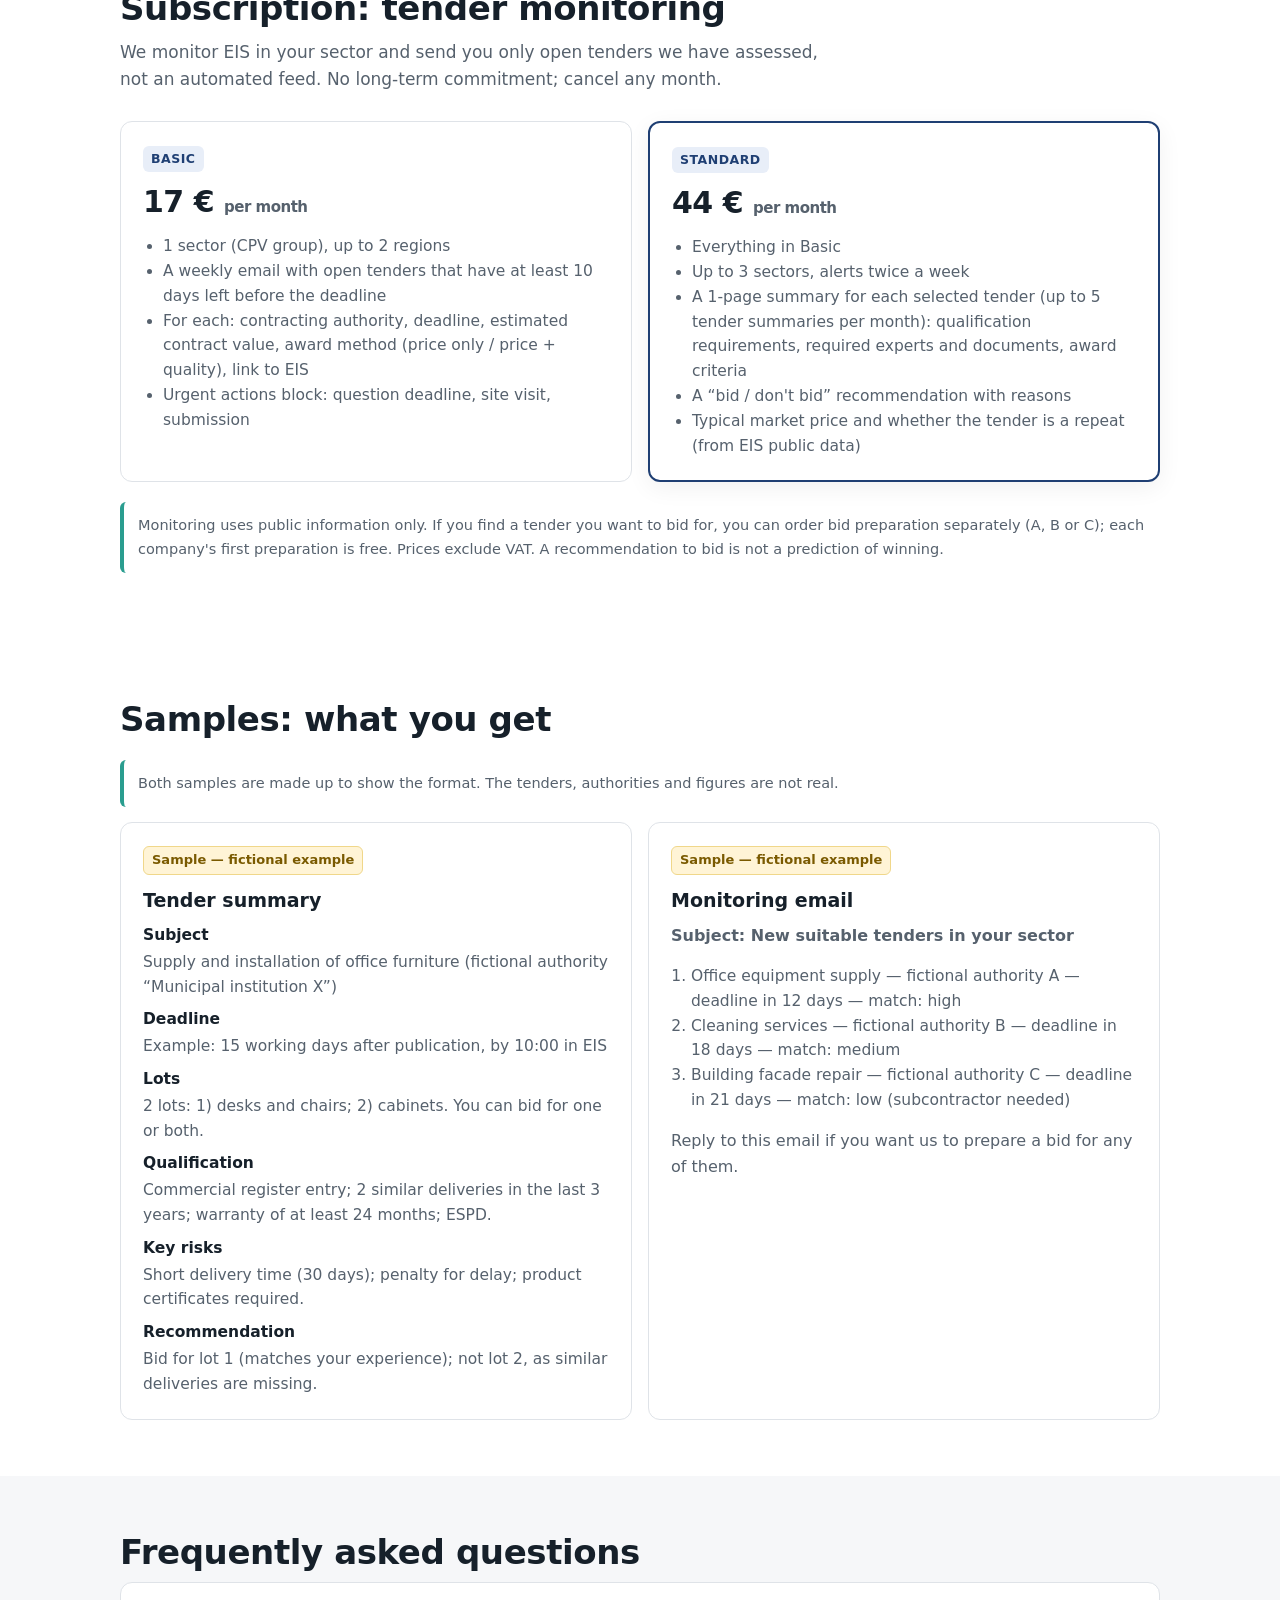
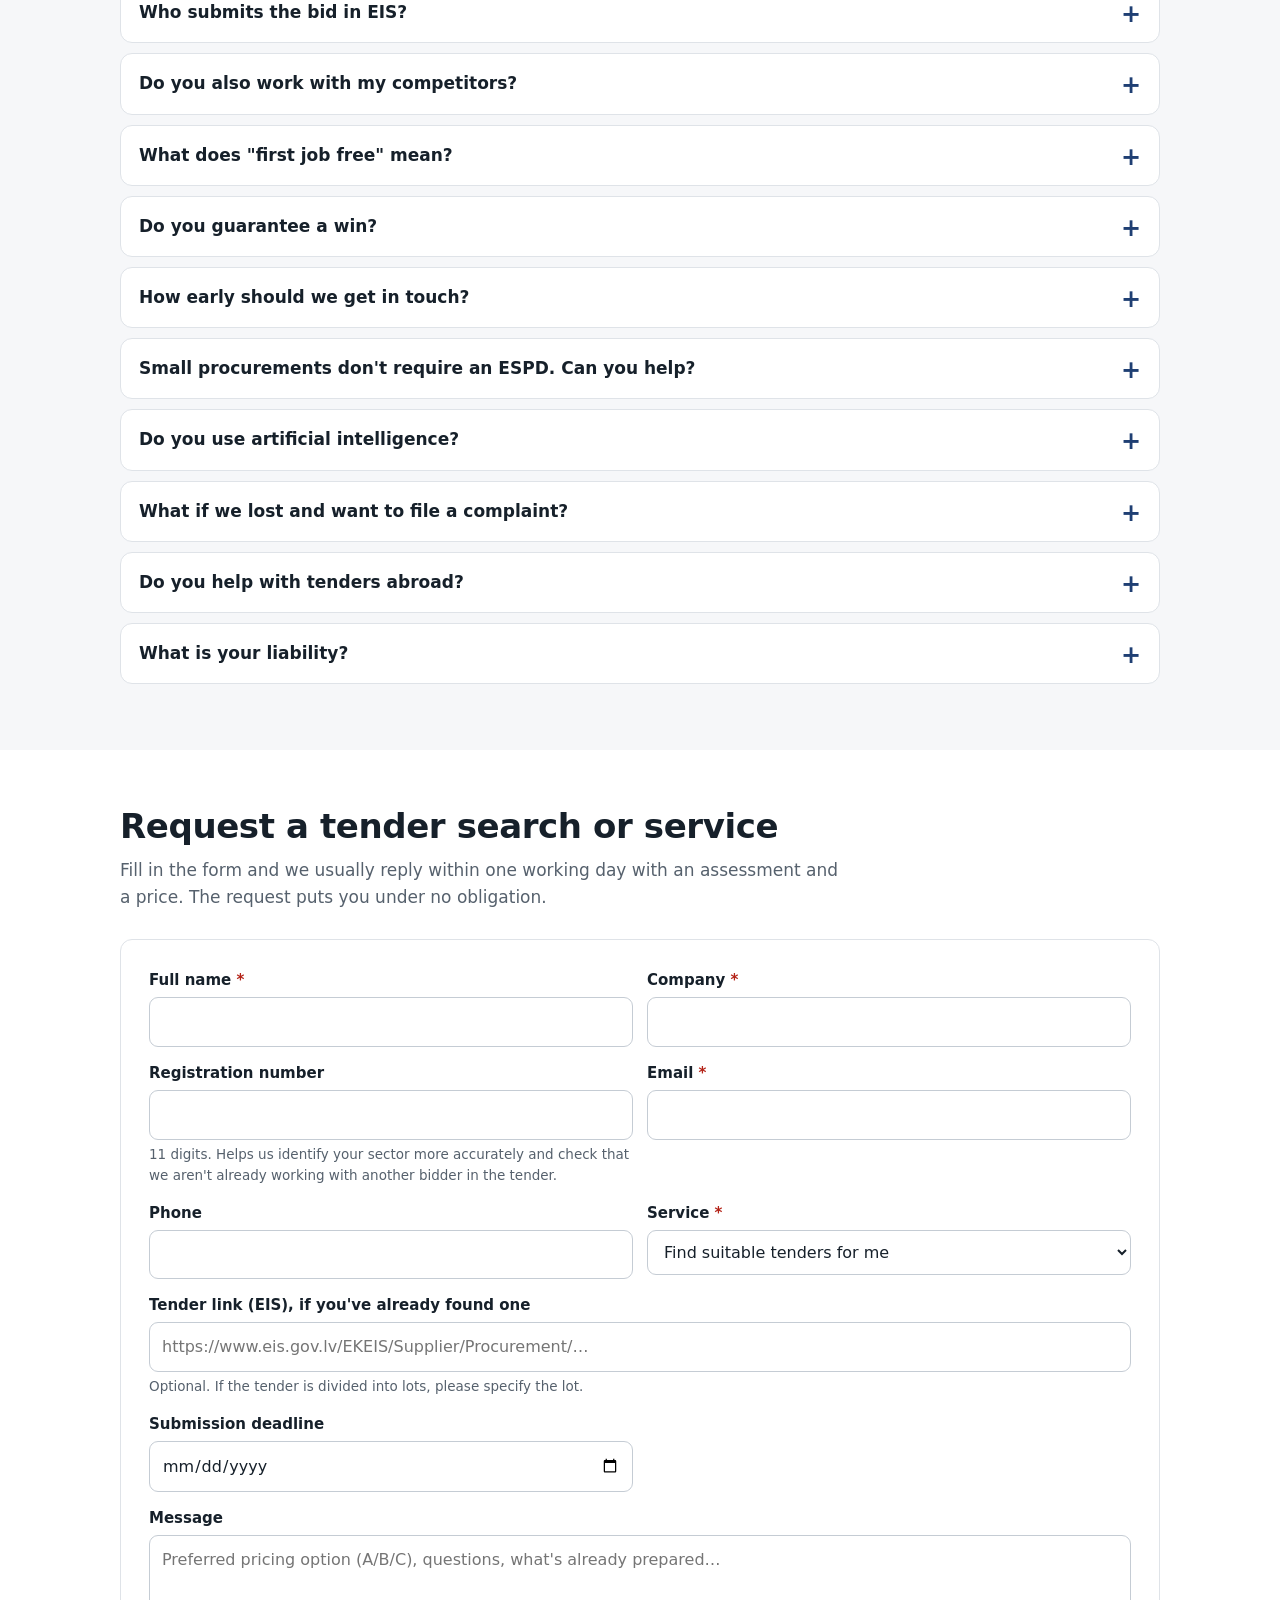
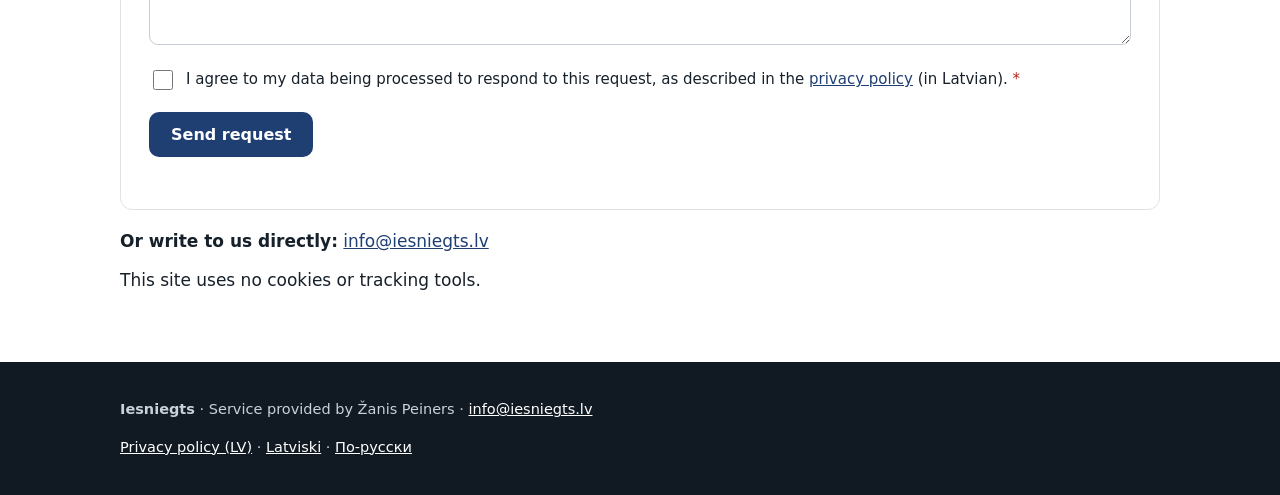
==== commit c7ff32c1: "Standarta: limit up to 5 tender summaries per month (LV/EN/RU)" ====
--- a/en.html
+++ b/en.html
@@ -156,7 +156,7 @@
         <ul>
           <li>Everything in Basic</li>
           <li>Up to 3 sectors, alerts twice a week</li>
-          <li>A 1-page summary for each selected tender: qualification requirements, required experts and documents, award criteria</li>
+          <li>A 1-page summary for each selected tender (up to 5 tender summaries per month): qualification requirements, required experts and documents, award criteria</li>
           <li>A “bid / don't bid” recommendation with reasons</li>
           <li>Typical market price and whether the tender is a repeat (from EIS public data)</li>
         </ul>
@@ -204,7 +204,7 @@
       data-mailto-msg="Opening your email program with a prepared message. Please send it."
       data-sending-msg="Sending…"
       data-ok-msg="Thank you! Your request has been received. We usually reply within one working day."
-      data-err-msg="Sending failed. Opening email as a fallback.">
+      data-err-msg="Sending failed. Please try again">
       <div><label for="f-name">Full name <span class="req" aria-hidden="true">*</span></label><input id="f-name" name="name" autocomplete="name" required></div>
       <div><label for="f-company">Company <span class="req" aria-hidden="true">*</span></label><input id="f-company" name="company" autocomplete="organization" required></div>
       <div><label for="f-regno">Registration number</label><input id="f-regno" name="regno" inputmode="numeric" pattern="[0-9]{11}" aria-describedby="h-regno"><div class="hint" id="h-regno">11 digits. Helps us identify your sector more accurately and check that we aren't already working with another bidder in the tender.</div></div>
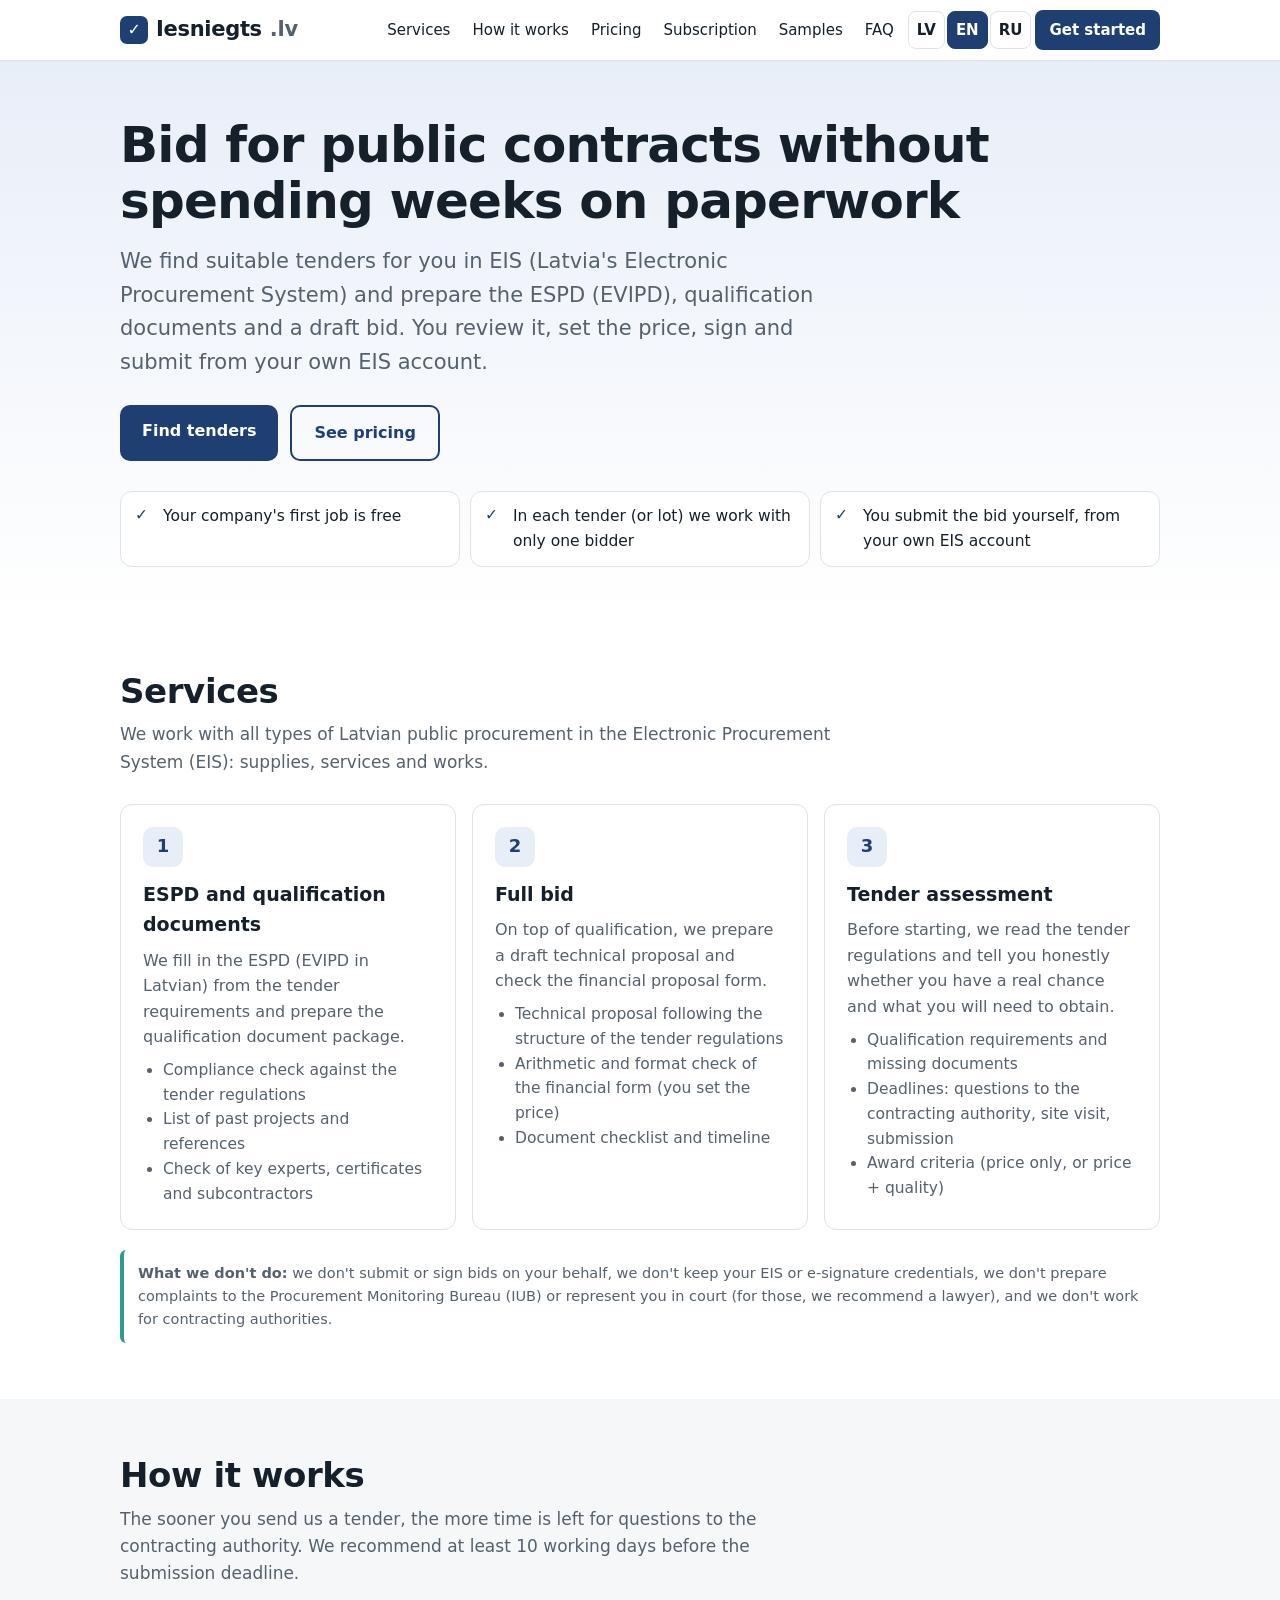
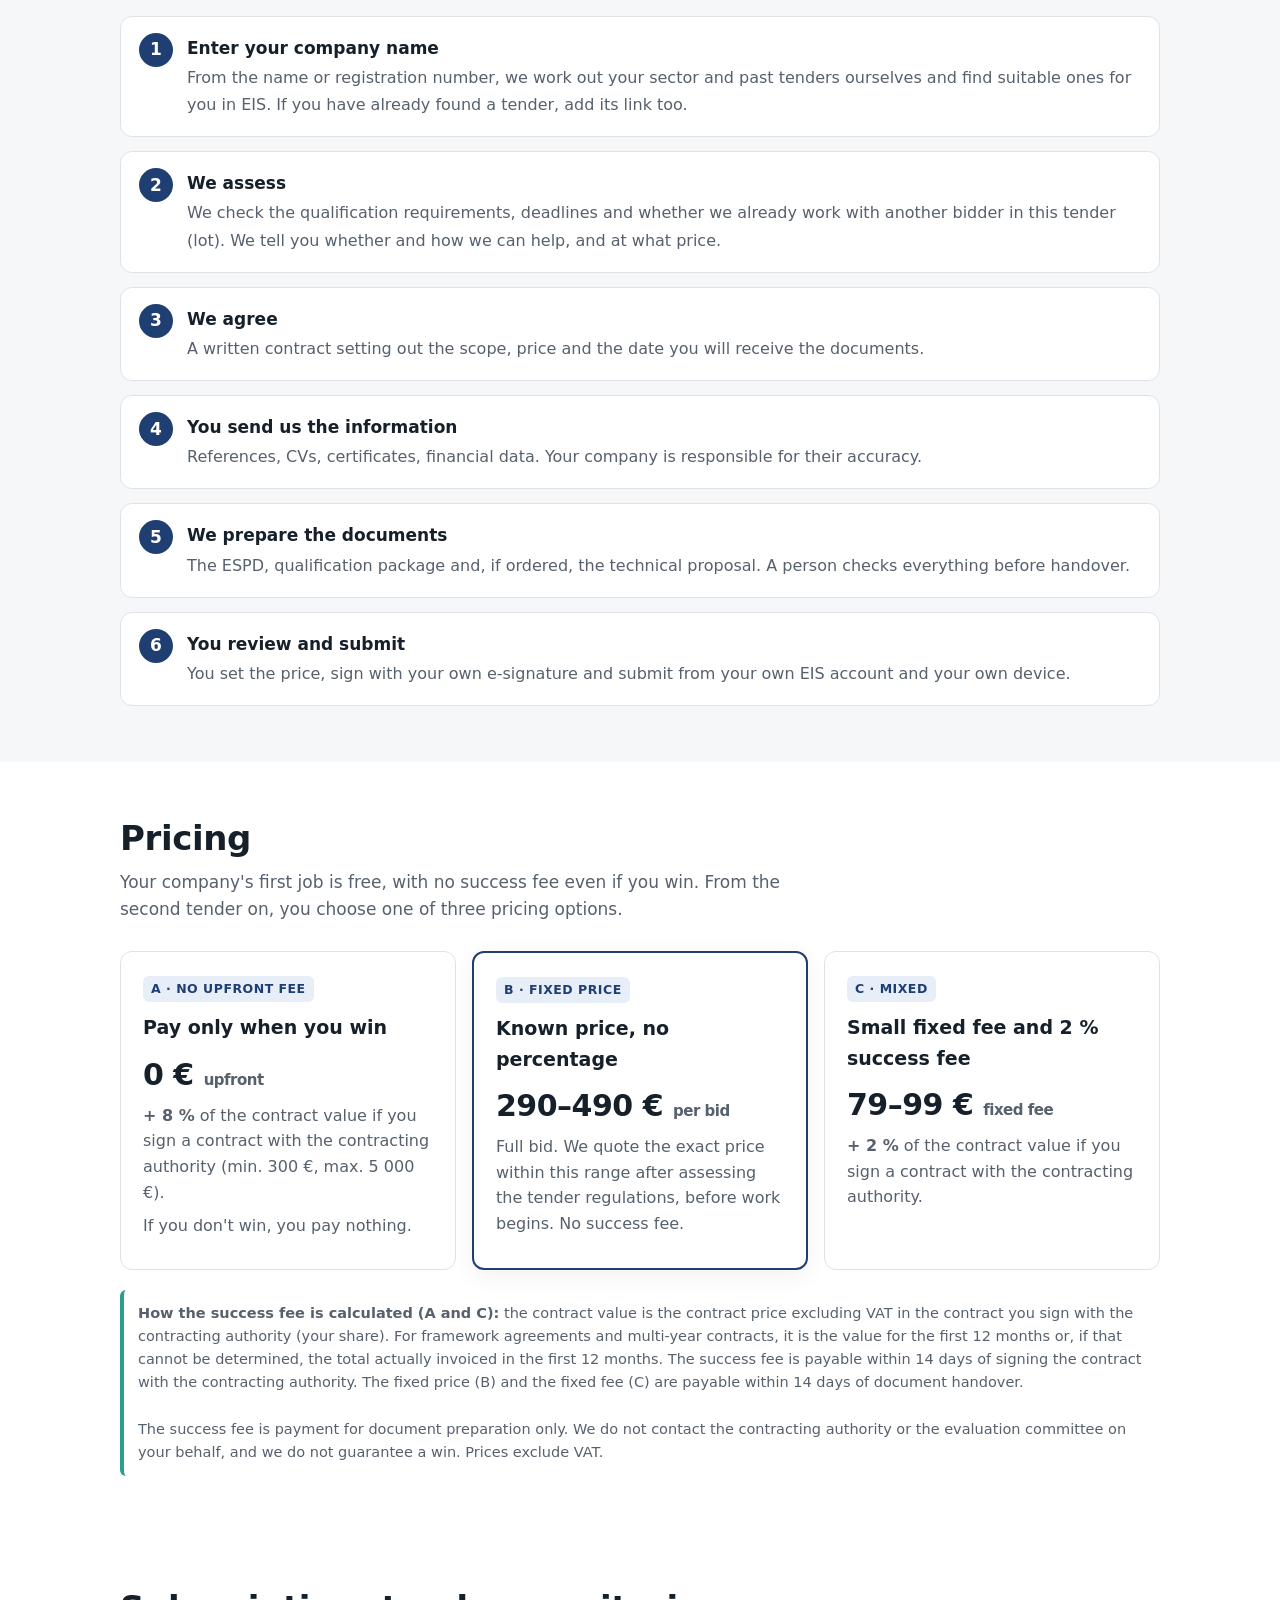
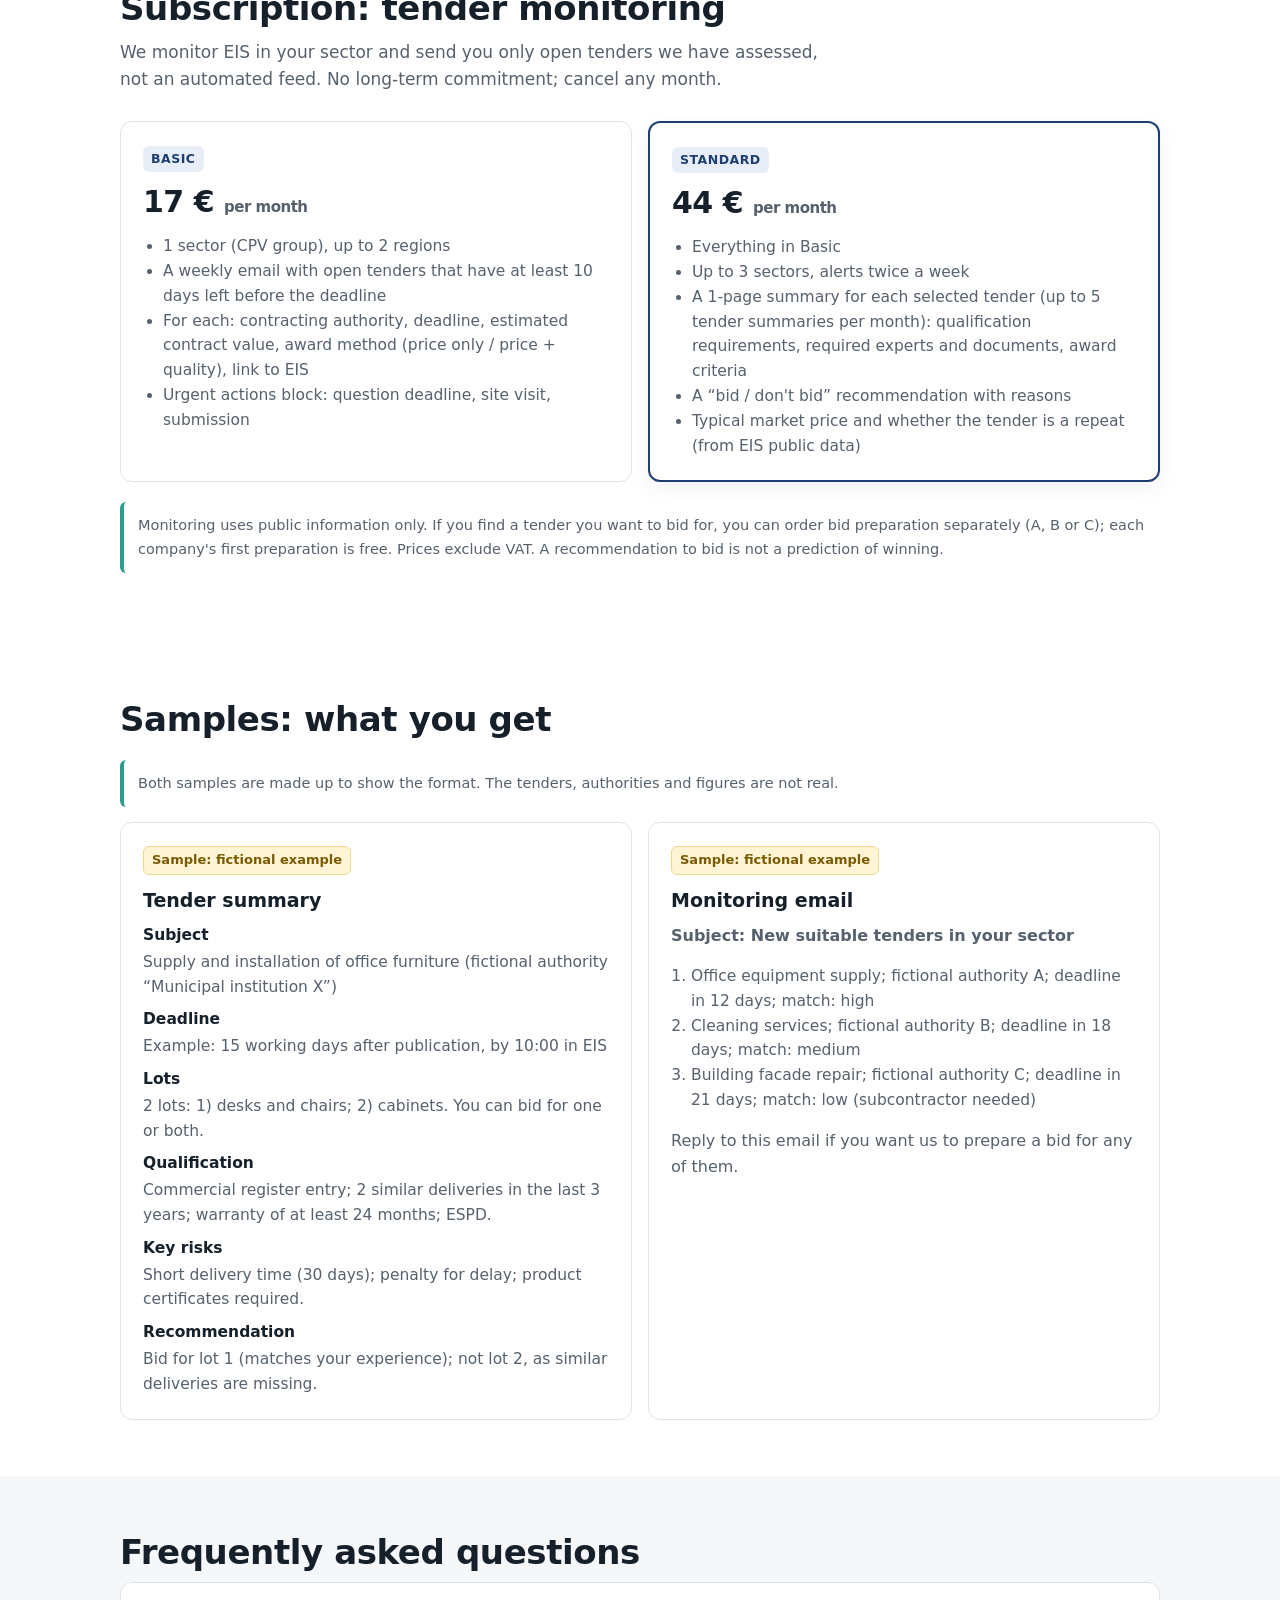
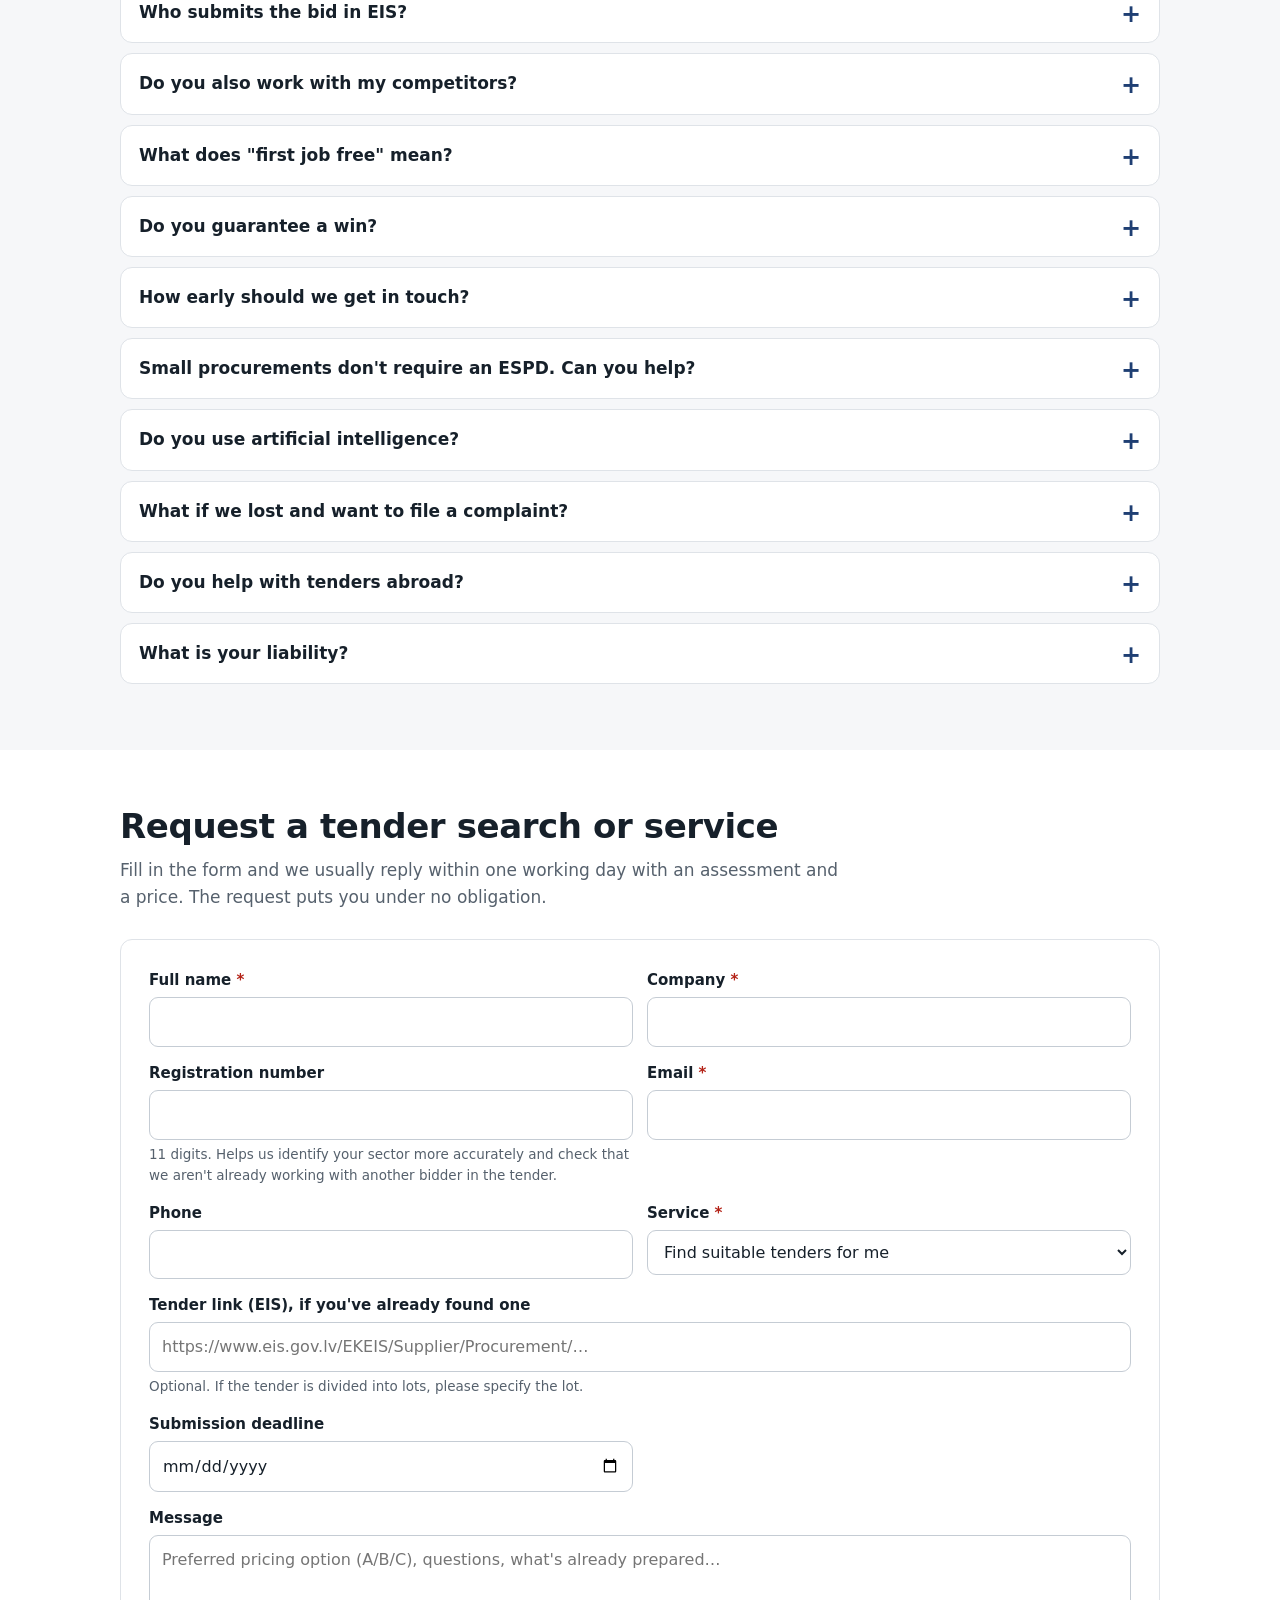
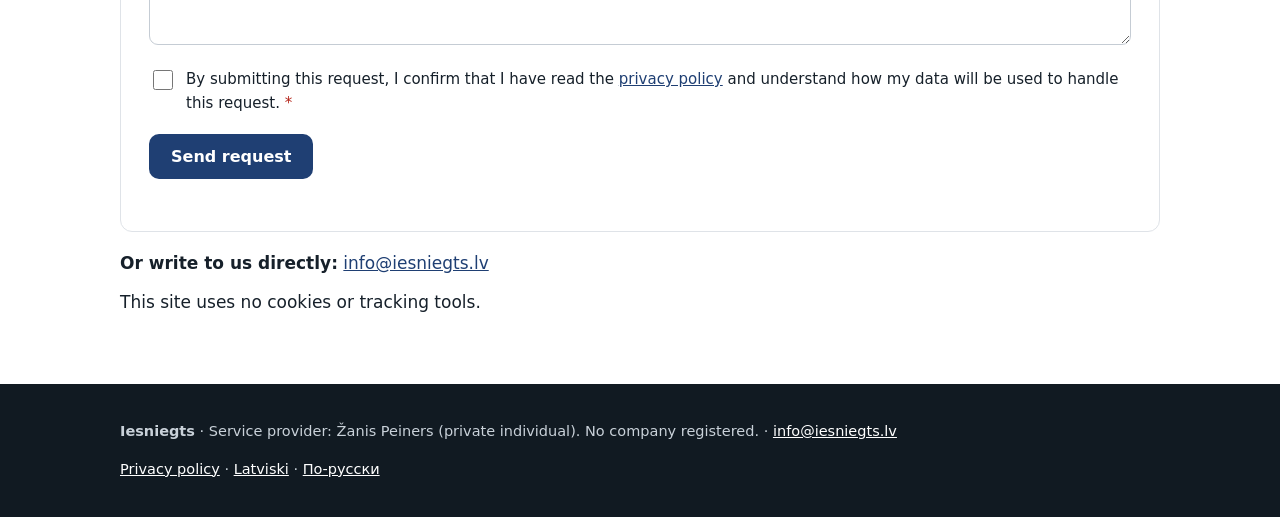
==== commit 38b790bf: "Audit 07.11: index, hreflang/canonical, sitemap/robots, provider info, privacy LV/EN/RU, hardened fo" ====
--- a/en.html
+++ b/en.html
@@ -3,13 +3,33 @@
 <head>
 <meta charset="utf-8">
 <meta name="viewport" content="width=device-width,initial-scale=1">
-<title>Iesniegts — help preparing bids for public procurement in Latvia</title>
+<title>Iesniegts: help preparing bids for public procurement in Latvia</title>
 <meta name="description" content="We prepare the ESPD (EVIPD), qualification documents and bids for Latvian public procurement in EIS. You review, sign and submit from your own EIS account.">
-<meta name="robots" content="noindex"><!-- DRAFT: remove noindex after Žanis approves -->
 <link rel="stylesheet" href="style.css">
-<link rel="alternate" hreflang="lv" href="index.html">
-<link rel="alternate" hreflang="en" href="en.html">
-<link rel="alternate" hreflang="ru" href="ru.html">
+<link rel="icon" href="/favicon.svg" type="image/svg+xml">
+<link rel="apple-touch-icon" href="/apple-touch-icon.png">
+<meta name="referrer" content="strict-origin-when-cross-origin">
+<meta http-equiv="Content-Security-Policy" content="default-src 'self'; script-src 'self'; style-src 'self' 'unsafe-inline'; img-src 'self' data:; connect-src 'self' https://api.web3forms.com; form-action 'self' https://api.web3forms.com mailto:; base-uri 'self'; object-src 'none'">
+<link rel="canonical" href="https://iesniegts.lv/en.html">
+<link rel="alternate" hreflang="lv" href="https://iesniegts.lv/">
+<link rel="alternate" hreflang="en" href="https://iesniegts.lv/en.html">
+<link rel="alternate" hreflang="ru" href="https://iesniegts.lv/ru.html">
+<link rel="alternate" hreflang="x-default" href="https://iesniegts.lv/">
+<meta property="og:type" content="website">
+<meta property="og:site_name" content="Iesniegts">
+<meta property="og:title" content="Iesniegts: help preparing bids for public procurement in Latvia">
+<meta property="og:description" content="We prepare the ESPD (EVIPD), qualification documents and bids for Latvian public procurement in EIS. You review, sign and submit from your own EIS account.">
+<meta property="og:url" content="https://iesniegts.lv/en.html">
+<meta property="og:locale" content="en_GB">
+<meta property="og:image" content="https://iesniegts.lv/og.png">
+<meta property="og:image:width" content="1200">
+<meta property="og:image:height" content="630">
+<meta property="og:image:alt" content="Iesniegts.lv">
+<meta name="twitter:card" content="summary_large_image">
+<meta name="twitter:title" content="Iesniegts: help preparing bids for public procurement in Latvia">
+<meta name="twitter:description" content="We prepare the ESPD (EVIPD), qualification documents and bids for Latvian public procurement in EIS. You review, sign and submit from your own EIS account.">
+<meta name="twitter:image" content="https://iesniegts.lv/og.png">
+<script type="application/ld+json">{"@context": "https://schema.org", "@type": "ProfessionalService", "name": "Iesniegts", "url": "https://iesniegts.lv/", "email": "info@iesniegts.lv", "description": "We prepare the ESPD (EVIPD), qualification documents and bids for Latvian public procurement in EIS. You review, sign and submit from your own EIS account.", "areaServed": {"@type": "Country", "name": "Latvia"}, "availableLanguage": ["lv", "en", "ru"], "image": "https://iesniegts.lv/og.png", "founder": {"@type": "Person", "name": "Žanis Peiners"}, "provider": {"@type": "Person", "name": "Žanis Peiners", "email": "info@iesniegts.lv"}}</script>
 </head>
 <body>
 <a class="skip" href="#saturs">Skip to content</a>
@@ -123,14 +143,14 @@
       </div>
       <div class="card">
         <span class="tag">C · mixed</span>
-        <h3 style="margin-top:10px">Small upfront fee + low %</h3>
-        <div class="price">79–99 €<!-- PRICE: approved 3 Nov --> <small>upfront</small></div>
+        <h3 style="margin-top:10px">Small fixed fee and 2 % success fee</h3>
+        <div class="price">79–99 €<!-- PRICE: approved 3 Nov --> <small>fixed fee</small></div>
         <p><strong>+ 2 %</strong> of the contract value if you sign a contract with the contracting authority.<!-- PRICE: approved 3 Nov --></p>
       </div>
     </div>
     <div class="note">
-      <strong>How the success fee is calculated (A and C):</strong> the contract value is the contract price excluding VAT in the contract you sign with the contracting authority (your share). For framework agreements and multi-year contracts, it is the value for the first 12 months or, if that cannot be determined, the total actually invoiced in the first 12 months. The success fee is payable within 14 days of signing the contract with the contracting authority. The fixed price (B) and upfront fee (C) are payable within 14 days of document handover.<!-- PRICE: approved 3 Nov --><!-- Avots: contract_template.md 5.2.–5.4. -->
-      <br><br>The success fee is payment for document preparation only. We do not contact the contracting authority or the evaluation committee on your behalf, and we do not guarantee a win. Prices exclude VAT.<!-- PRICE: approved 3 Nov --><!-- TODO: precizēt PVN statusu pēc SDV/SIA reģistrācijas (ISPL 4. p. 2. d.) -->
+      <strong>How the success fee is calculated (A and C):</strong> the contract value is the contract price excluding VAT in the contract you sign with the contracting authority (your share). For framework agreements and multi-year contracts, it is the value for the first 12 months or, if that cannot be determined, the total actually invoiced in the first 12 months. The success fee is payable within 14 days of signing the contract with the contracting authority. The fixed price (B) and the fixed fee (C) are payable within 14 days of document handover.<!-- PRICE: approved 3 Nov --><!-- Avots: contract_template.md 5.2.–5.4. -->
+      <br><br>The success fee is payment for document preparation only. We do not contact the contracting authority or the evaluation committee on your behalf, and we do not guarantee a win. Prices exclude VAT.<!-- PRICE: approved 3 Nov -->
     </div>
   </div>
 </section>
@@ -171,8 +191,8 @@
     <h2>Samples: what you get</h2>
     <p class="note">Both samples are made up to show the format. The tenders, authorities and figures are not real.</p>
     <div class="grid c2">
-      <div class="card sample"><span class="badge-sample">Sample — fictional example</span><h3>Tender summary</h3><dl class="sample-dl"><dt>Subject</dt><dd>Supply and installation of office furniture (fictional authority “Municipal institution X”)</dd><dt>Deadline</dt><dd>Example: 15 working days after publication, by 10:00 in EIS</dd><dt>Lots</dt><dd>2 lots: 1) desks and chairs; 2) cabinets. You can bid for one or both.</dd><dt>Qualification</dt><dd>Commercial register entry; 2 similar deliveries in the last 3 years; warranty of at least 24 months; ESPD.</dd><dt>Key risks</dt><dd>Short delivery time (30 days); penalty for delay; product certificates required.</dd><dt>Recommendation</dt><dd>Bid for lot 1 (matches your experience); not lot 2, as similar deliveries are missing.</dd></dl></div>
-      <div class="card sample"><span class="badge-sample">Sample — fictional example</span><h3>Monitoring email</h3><p><strong>Subject: New suitable tenders in your sector</strong></p><ol><li>Office equipment supply — fictional authority A — deadline in 12 days — match: high</li><li>Cleaning services — fictional authority B — deadline in 18 days — match: medium</li><li>Building facade repair — fictional authority C — deadline in 21 days — match: low (subcontractor needed)</li></ol><p>Reply to this email if you want us to prepare a bid for any of them.</p></div>
+      <div class="card sample"><span class="badge-sample">Sample: fictional example</span><h3>Tender summary</h3><dl class="sample-dl"><dt>Subject</dt><dd>Supply and installation of office furniture (fictional authority “Municipal institution X”)</dd><dt>Deadline</dt><dd>Example: 15 working days after publication, by 10:00 in EIS</dd><dt>Lots</dt><dd>2 lots: 1) desks and chairs; 2) cabinets. You can bid for one or both.</dd><dt>Qualification</dt><dd>Commercial register entry; 2 similar deliveries in the last 3 years; warranty of at least 24 months; ESPD.</dd><dt>Key risks</dt><dd>Short delivery time (30 days); penalty for delay; product certificates required.</dd><dt>Recommendation</dt><dd>Bid for lot 1 (matches your experience); not lot 2, as similar deliveries are missing.</dd></dl></div>
+      <div class="card sample"><span class="badge-sample">Sample: fictional example</span><h3>Monitoring email</h3><p><strong>Subject: New suitable tenders in your sector</strong></p><ol><li>Office equipment supply; fictional authority A; deadline in 12 days; match: high</li><li>Cleaning services; fictional authority B; deadline in 18 days; match: medium</li><li>Building facade repair; fictional authority C; deadline in 21 days; match: low (subcontractor needed)</li></ol><p>Reply to this email if you want us to prepare a bid for any of them.</p></div>
     </div>
   </div>
 </section>
@@ -198,13 +218,15 @@
     <h2>Request a tender search or service</h2>
     <p class="sub">Fill in the form and we usually reply within one working day with an assessment and a price. The request puts you under no obligation.</p>
     
-    <!-- action = mailto fallback without JavaScript. With JS: form.js sends to FORM_ENDPOINT or opens mailto. -->
-    <form class="order" id="order-form" action="mailto:info@iesniegts.lv" method="post" enctype="text/plain" novalidate
+    <!-- Form: without JS action goes to Web3Forms; with JS form.js sends via fetch and shows on-page confirmation. -->
+    <form class="order" id="order-form" action="https://api.web3forms.com/submit" method="POST"
       data-subject="Iesniegts.lv request (EN)"
       data-mailto-msg="Opening your email program with a prepared message. Please send it."
       data-sending-msg="Sending…"
-      data-ok-msg="Thank you! Your request has been received. We usually reply within one working day."
-      data-err-msg="Sending failed. Please try again">
+      data-ok-msg="Thank you, your request has been received! We will review it and get back to you soon."
+      data-err-msg="Could not send the request. Please try again.">
+      <input type="hidden" name="access_key" value="9e208249-0132-4646-b2b2-49e6567fa05c">
+      <input type="checkbox" name="botcheck" class="hidden" style="display:none" tabindex="-1" autocomplete="off" aria-hidden="true">
       <div><label for="f-name">Full name <span class="req" aria-hidden="true">*</span></label><input id="f-name" name="name" autocomplete="name" required></div>
       <div><label for="f-company">Company <span class="req" aria-hidden="true">*</span></label><input id="f-company" name="company" autocomplete="organization" required></div>
       <div><label for="f-regno">Registration number</label><input id="f-regno" name="regno" inputmode="numeric" pattern="[0-9]{11}" aria-describedby="h-regno"><div class="hint" id="h-regno">11 digits. Helps us identify your sector more accurately and check that we aren't already working with another bidder in the tender.</div></div>
@@ -215,15 +237,15 @@
           <option value="Atrast man piemērotus iepirkumus" selected>Find suitable tenders for me</option>
           <option value="EVIPD + kvalifikācijas dokumenti">ESPD + qualification documents</option>
           <option value="Pilns piedāvājums">Full bid</option>
-          <option value="Abonements — Pamata (17 €/mēn.)">Subscription — Basic (17 €/month)</option>
-          <option value="Abonements — Standarta (44 €/mēn.)">Subscription — Standard (44 €/month)</option>
+          <option value="Abonements - Pamata (17 €/mēn.)">Subscription - Basic (17 €/month)</option>
+          <option value="Abonements - Standarta (44 €/mēn.)">Subscription - Standard (44 €/month)</option>
           <option value="Vēl nezinu, gribu konsultāciju">Not sure yet, I'd like a consultation</option>
         </select></div>
       <div class="full"><label for="f-link">Tender link (EIS), if you've already found one</label><input id="f-link" name="link" placeholder="https://www.eis.gov.lv/EKEIS/Supplier/Procurement/…" aria-describedby="h-link"><div class="hint" id="h-link">Optional. If the tender is divided into lots, please specify the lot.</div></div>
       <div><label for="f-deadline">Submission deadline</label><input id="f-deadline" name="deadline" type="date"></div>
       <div class="full"><label for="f-message">Message</label><textarea id="f-message" name="message" placeholder="Preferred pricing option (A/B/C), questions, what's already prepared…"></textarea></div>
       <div class="hp" aria-hidden="true"><label for="f-website">Leave blank</label><input id="f-website" name="website" tabindex="-1" autocomplete="off"></div>
-      <div class="full"><label class="consent"><input type="checkbox" name="consent" value="jā" required> <span>I agree to my data being processed to respond to this request, as described in the <a href="privatuma-politika.html" hreflang="lv">privacy policy</a> (in Latvian). <span class="req" aria-hidden="true">*</span></span></label></div>
+      <div class="full"><label class="consent"><input type="checkbox" name="consent" value="jā" required> <span>By submitting this request, I confirm that I have read the <a href="privacy-en.html">privacy policy</a> and understand how my data will be used to handle this request. <span class="req" aria-hidden="true">*</span></span></label></div>
       <div class="full"><button class="btn" type="submit">Send request</button> <div class="status" id="form-status" role="status" aria-live="polite"></div></div>
     </form>
     <div class="contact-side" style="margin-top:18px">
@@ -236,9 +258,8 @@
 
 <footer>
   <div class="wrap">
-    <div><strong>Iesniegts</strong> · Service provided by Žanis Peiners · <a href="mailto:info@iesniegts.lv">info@iesniegts.lv</a></div>
-    <!-- TODO (ISPL 4. pants): pēc SDV/SIA reģistrācijas pievienot nosaukumu, reģ. nr., adresi un PVN statusu. Nerakstīt "SIA", kamēr tā nav dibināta. -->
-    <div><a href="privatuma-politika.html" hreflang="lv">Privacy policy (LV)</a> · <a href="index.html" lang="lv">Latviski</a> · <a href="ru.html" lang="ru">По-русски</a></div>
+    <div><strong>Iesniegts</strong> · Service provider: Žanis Peiners (private individual). No company registered. · <a href="mailto:info@iesniegts.lv">info@iesniegts.lv</a></div>
+    <div><a href="privacy-en.html">Privacy policy</a> · <a href="index.html" lang="lv">Latviski</a> · <a href="ru.html" lang="ru">По-русски</a></div>
   </div>
 </footer>
 <script src="form.js" defer></script>
--- a/style.css
+++ b/style.css
@@ -1,4 +1,4 @@
-/* MELNRAKSTS — nav publicēts. Viens CSS fails, bez ārējiem fontiem, bez sīkdatnēm. */
+/* Viens CSS fails, bez ārējiem fontiem, bez sīkdatnēm. */
 :root{
   --brand:#1f3f73; --brand-dark:#152c52; --accent:#2a9d8f; --tint:#e8eef8;
   --ink:#16202a; --muted:#56616d; --line:#dfe3e8; --bg:#ffffff; --soft:#f6f7f9;
@@ -100,3 +100,7 @@
 .sample-dl dt{font-weight:700;margin-top:8px}
 .sample-dl dd{margin:2px 0 0;color:var(--muted)}
 .card.sample ol{padding-left:20px;color:var(--muted);font-size:15.5px}
+/* small phones: header wraps instead of overflowing */
+@media(max-width:480px){header.top .wrap{flex-wrap:wrap;gap:6px;padding-top:6px;padding-bottom:6px}nav.main{gap:4px}.logo{font-size:18px;gap:6px}nav.main .lang{padding:5px 7px;font-size:13px}nav.main a.btn{padding:7px 10px!important;font-size:14px!important}}
+@media(max-width:374px){nav.main{width:100%;justify-content:space-between}}
+html,body{overflow-x:clip}
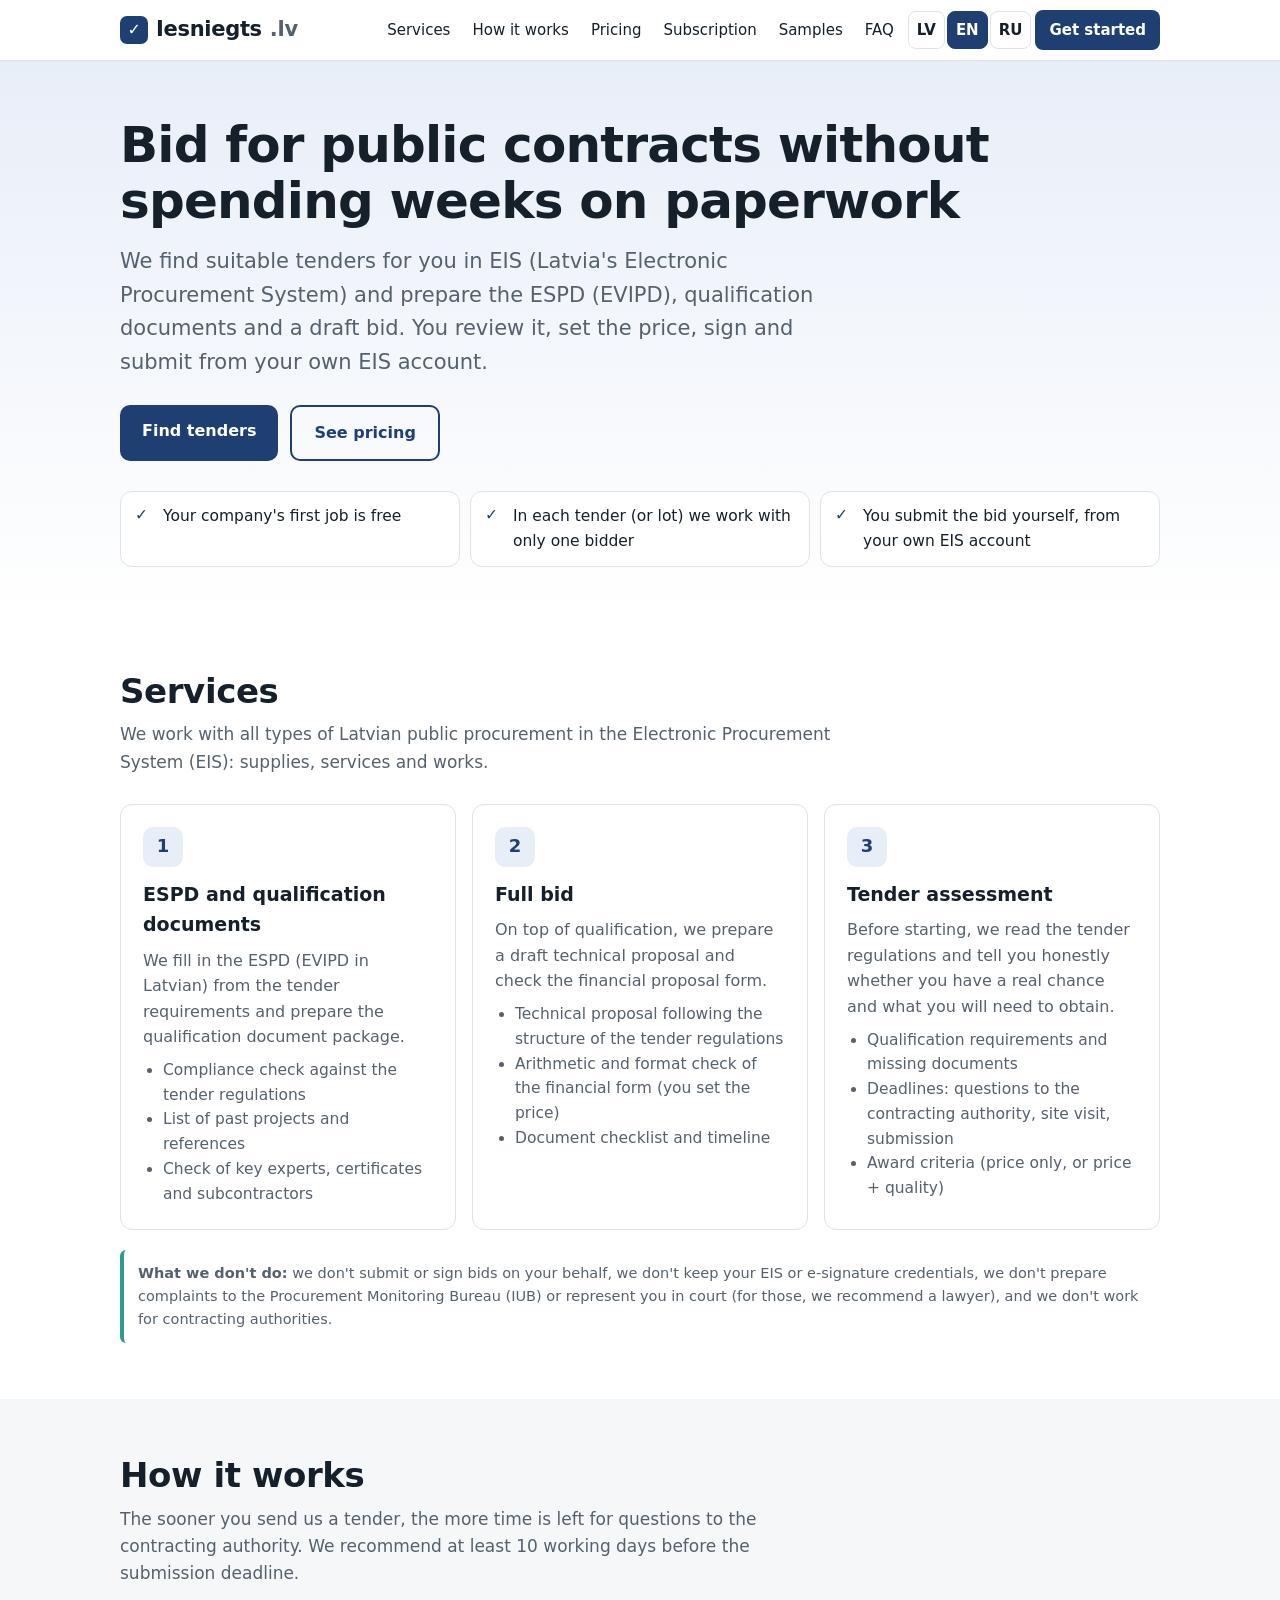
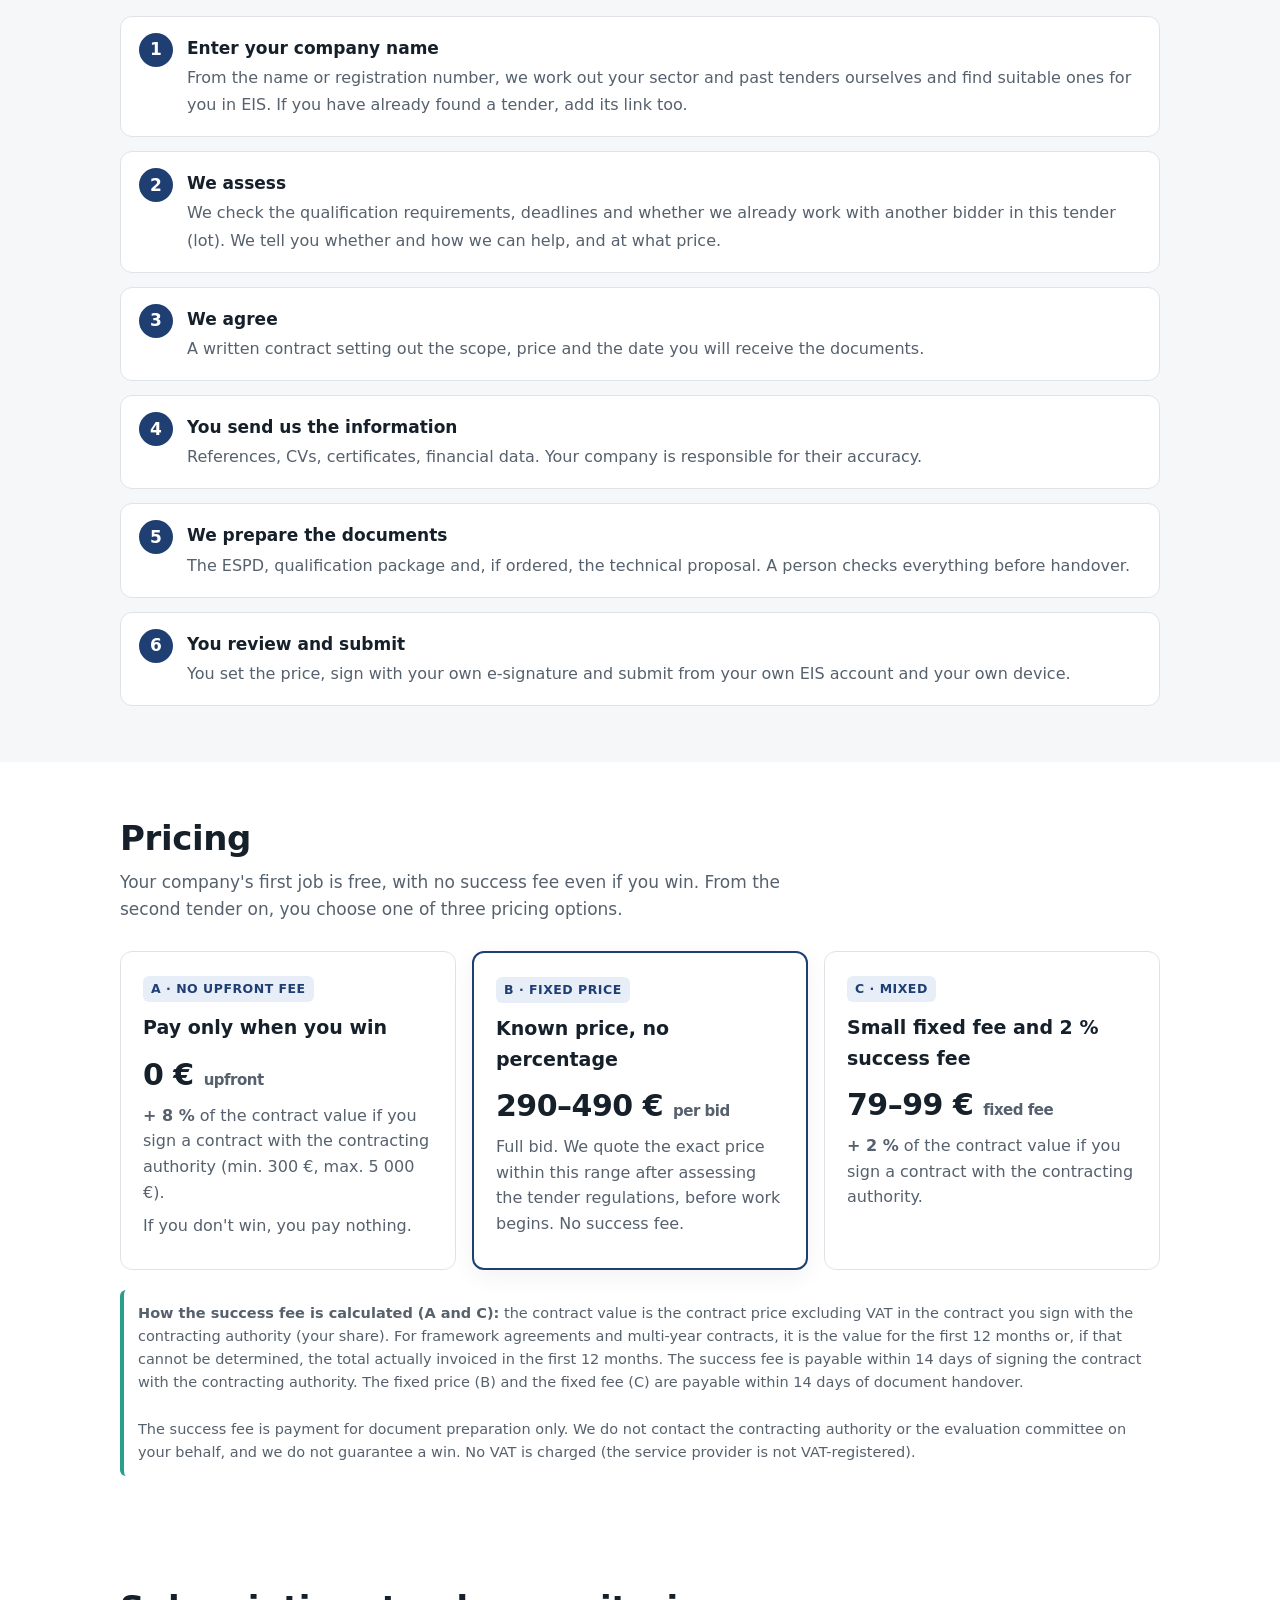
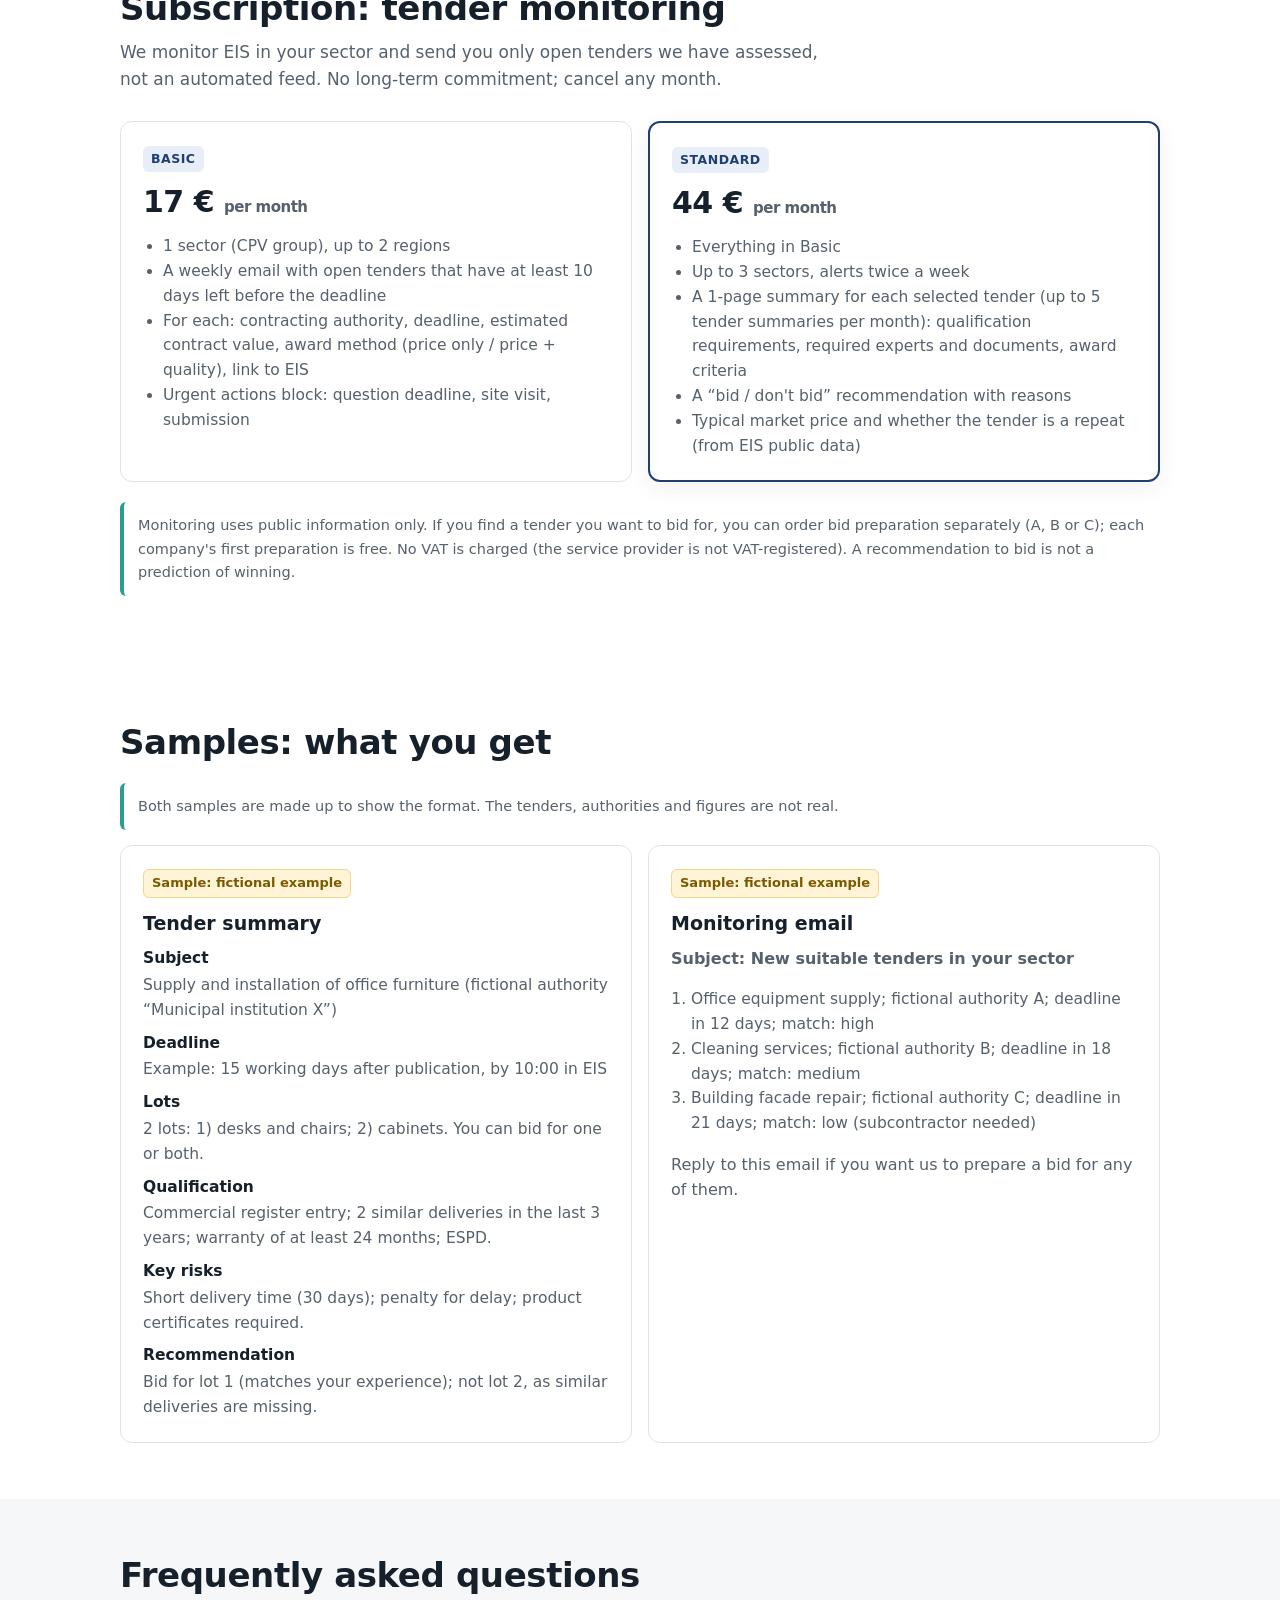
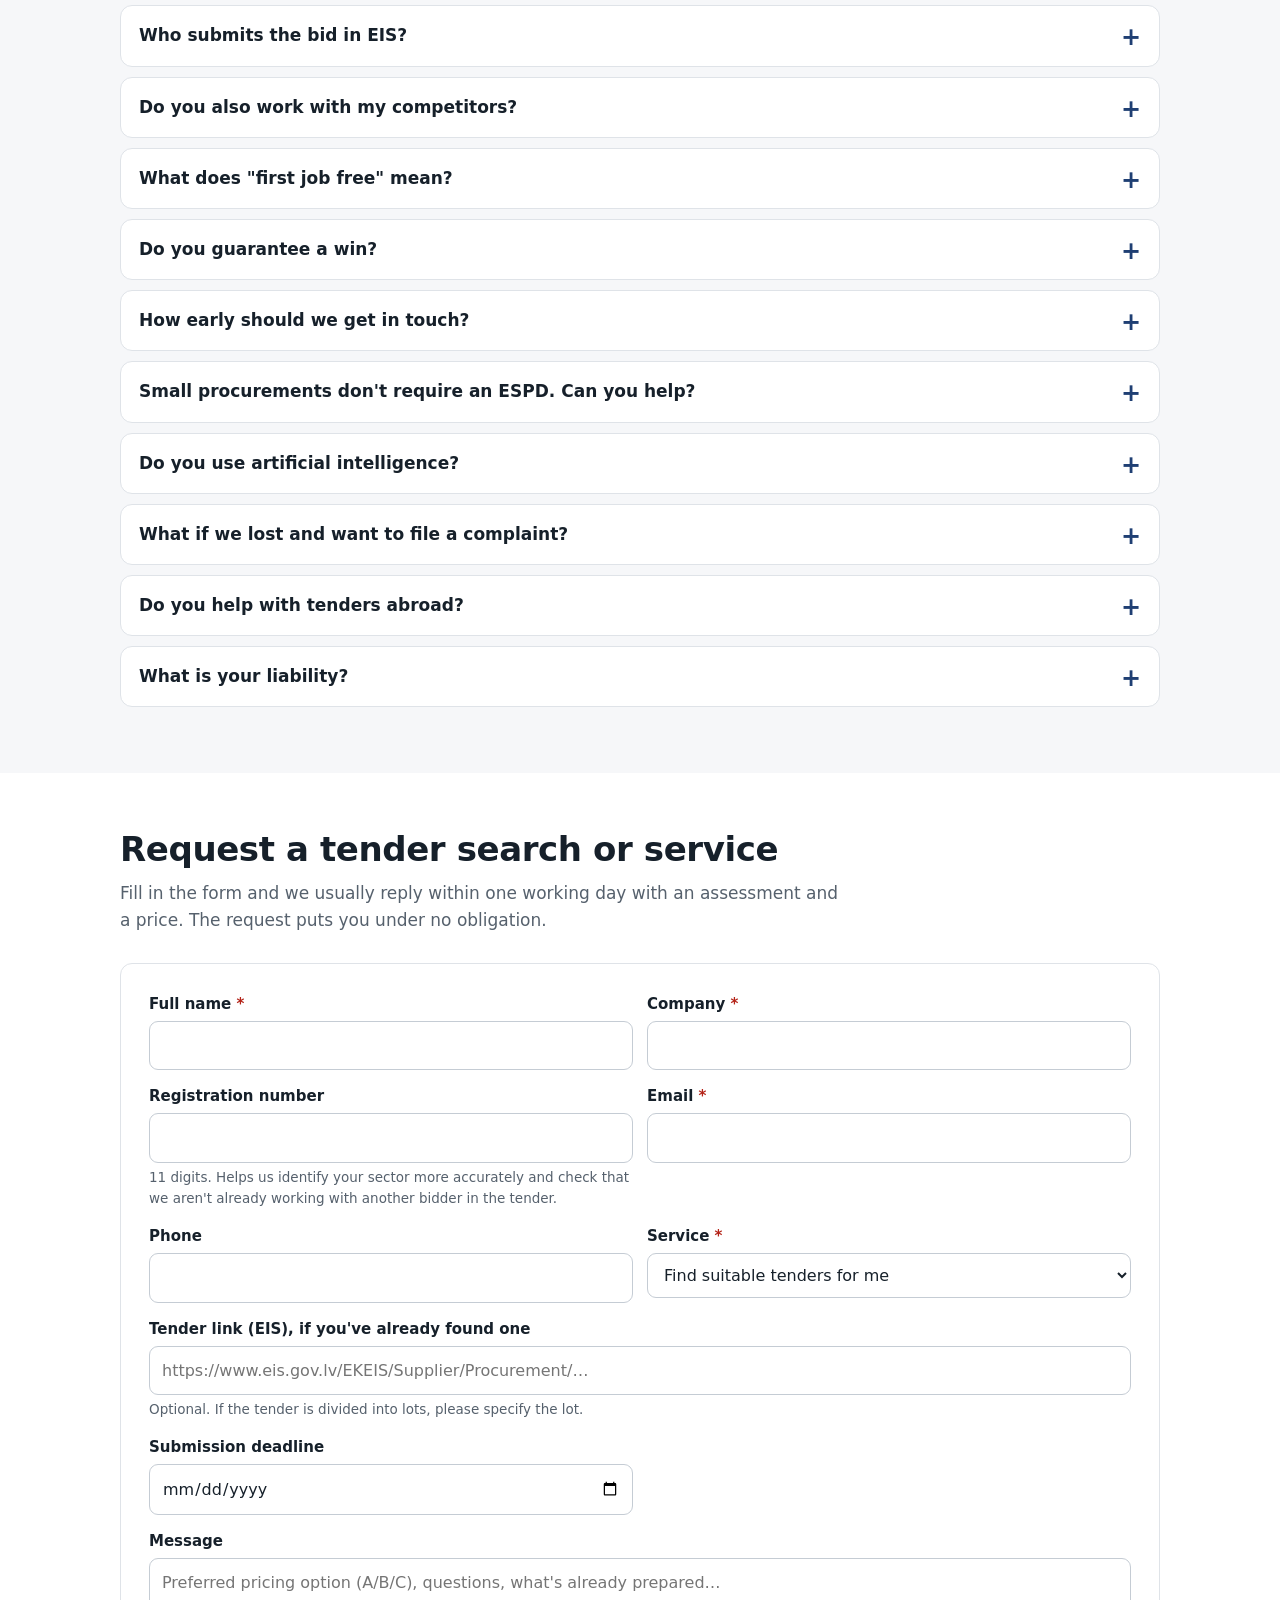
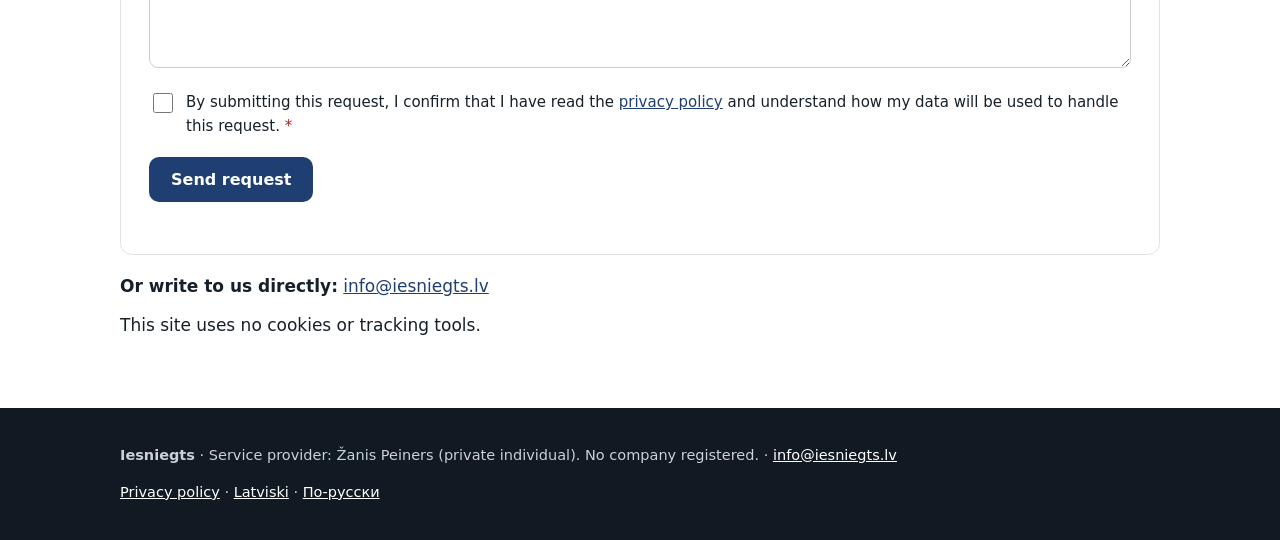
==== commit 264d203e: "PVN: pakalpojuma sniedzējs nav PVN maksātājs (LV/EN/RU); cenas nemainītas" ====
--- a/en.html
+++ b/en.html
@@ -150,7 +150,7 @@
     </div>
     <div class="note">
       <strong>How the success fee is calculated (A and C):</strong> the contract value is the contract price excluding VAT in the contract you sign with the contracting authority (your share). For framework agreements and multi-year contracts, it is the value for the first 12 months or, if that cannot be determined, the total actually invoiced in the first 12 months. The success fee is payable within 14 days of signing the contract with the contracting authority. The fixed price (B) and the fixed fee (C) are payable within 14 days of document handover.<!-- PRICE: approved 3 Nov --><!-- Avots: contract_template.md 5.2.–5.4. -->
-      <br><br>The success fee is payment for document preparation only. We do not contact the contracting authority or the evaluation committee on your behalf, and we do not guarantee a win. Prices exclude VAT.<!-- PRICE: approved 3 Nov -->
+      <br><br>The success fee is payment for document preparation only. We do not contact the contracting authority or the evaluation committee on your behalf, and we do not guarantee a win. No VAT is charged (the service provider is not VAT-registered).<!-- PRICE: approved 3 Nov -->
     </div>
   </div>
 </section>
@@ -182,7 +182,7 @@
         </ul>
       </div>
     </div>
-    <p class="note">Monitoring uses public information only. If you find a tender you want to bid for, you can order bid preparation separately (A, B or C); each company's first preparation is free.<!-- PRICE: approved 3 Nov --> Prices exclude VAT. A recommendation to bid is not a prediction of winning.</p>
+    <p class="note">Monitoring uses public information only. If you find a tender you want to bid for, you can order bid preparation separately (A, B or C); each company's first preparation is free.<!-- PRICE: approved 3 Nov --> No VAT is charged (the service provider is not VAT-registered). A recommendation to bid is not a prediction of winning.</p>
   </div>
 </section>
 
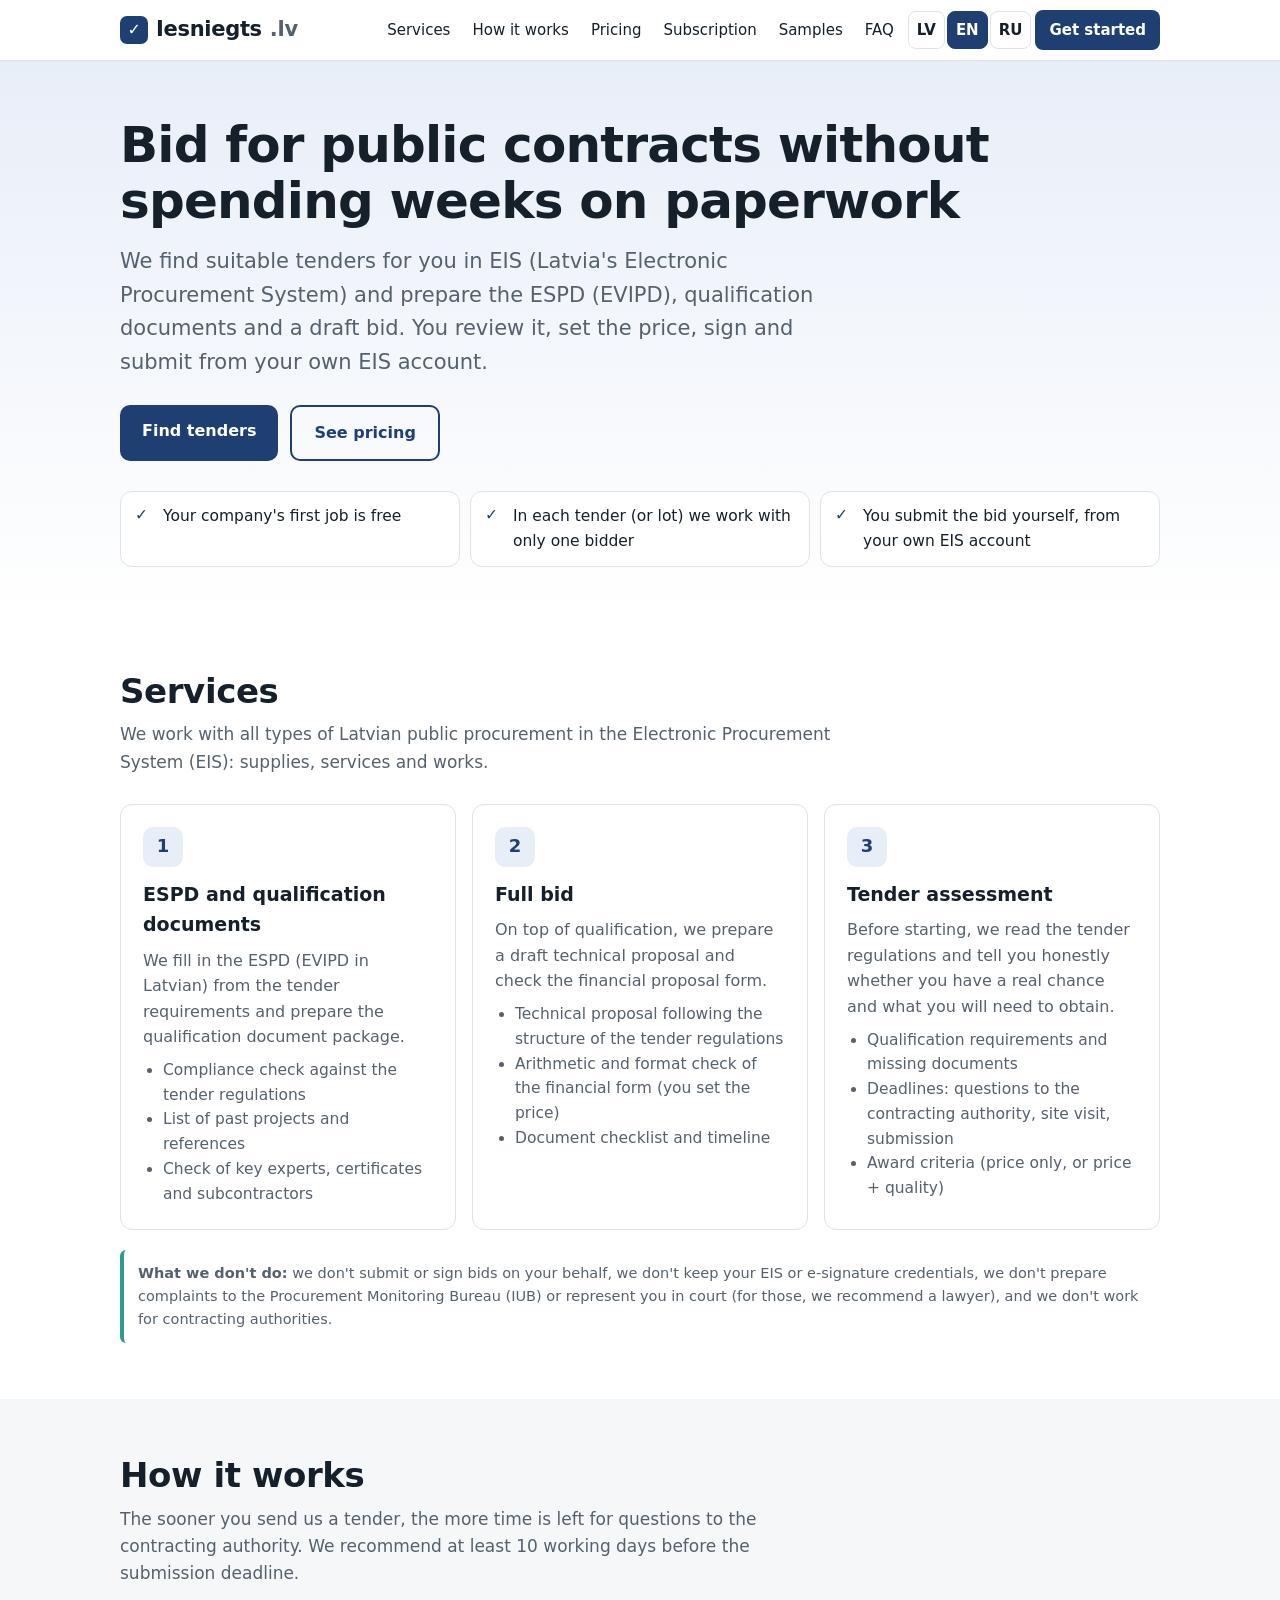
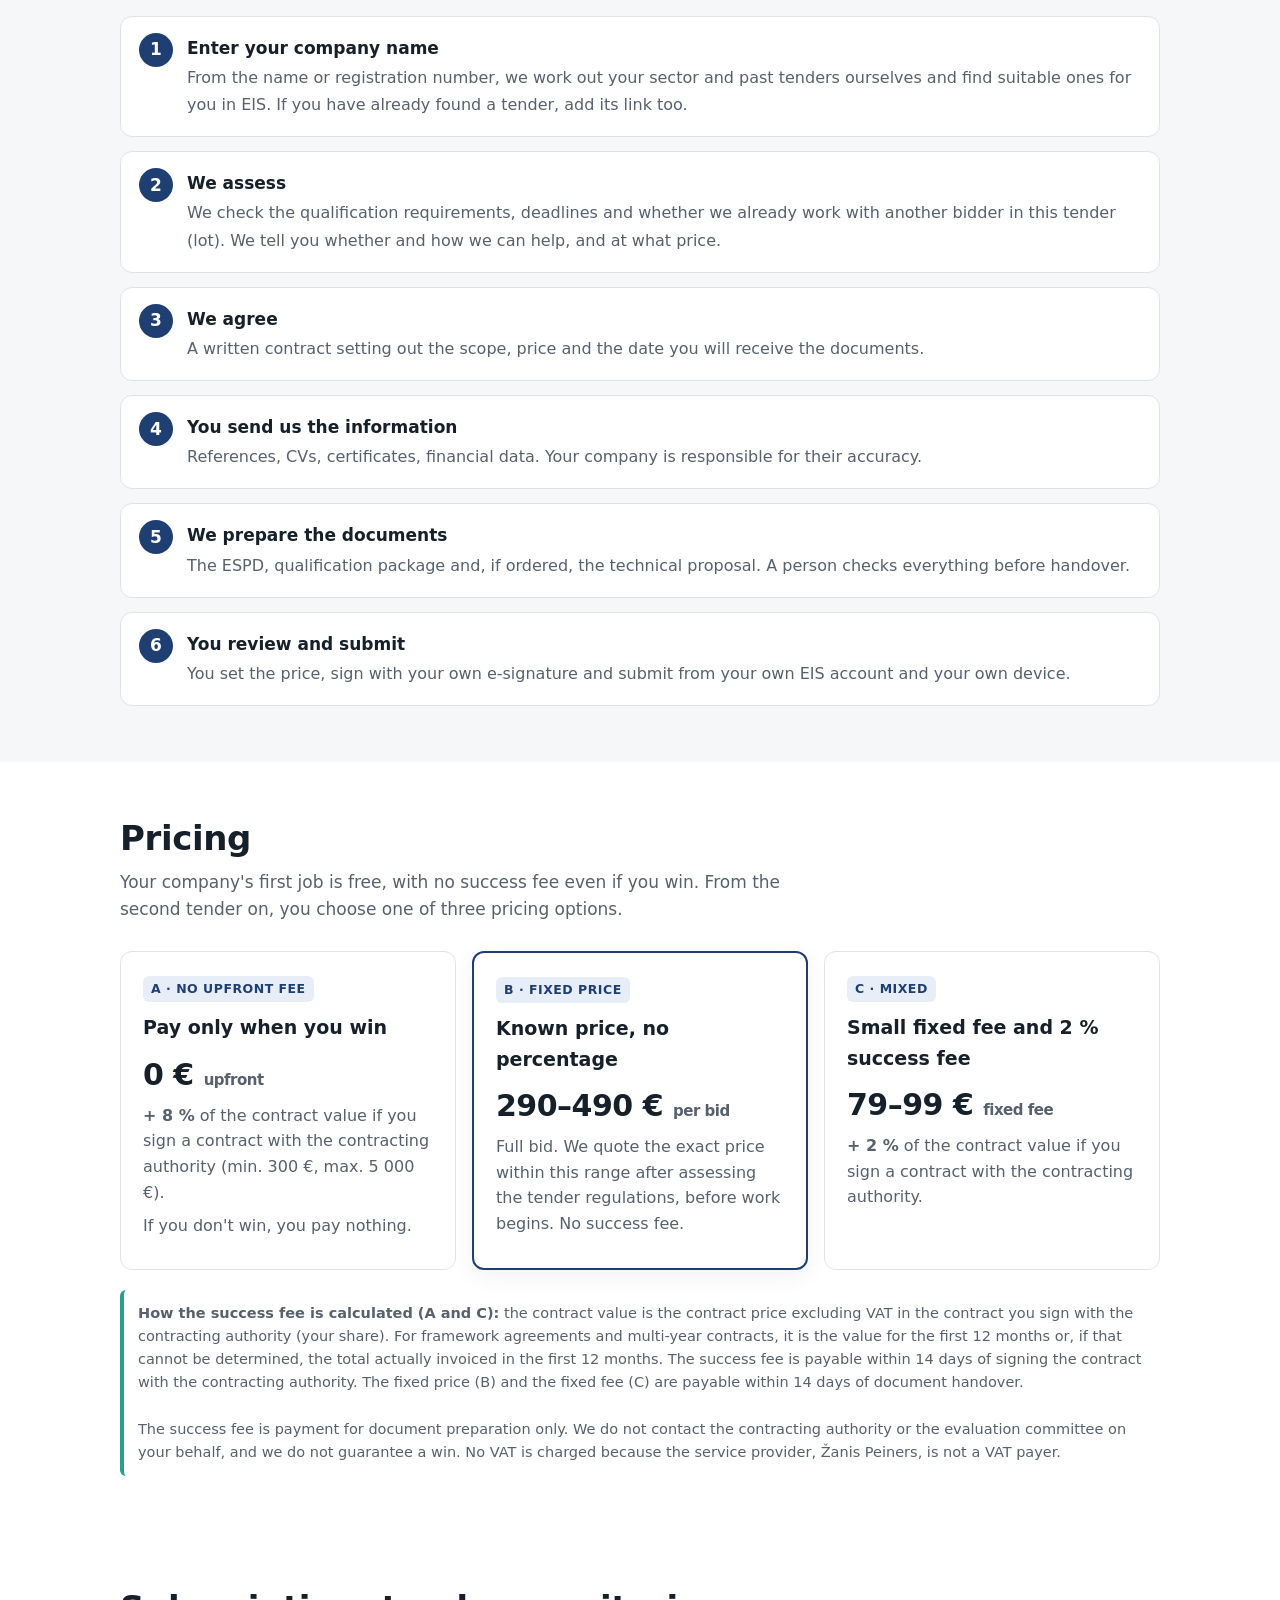
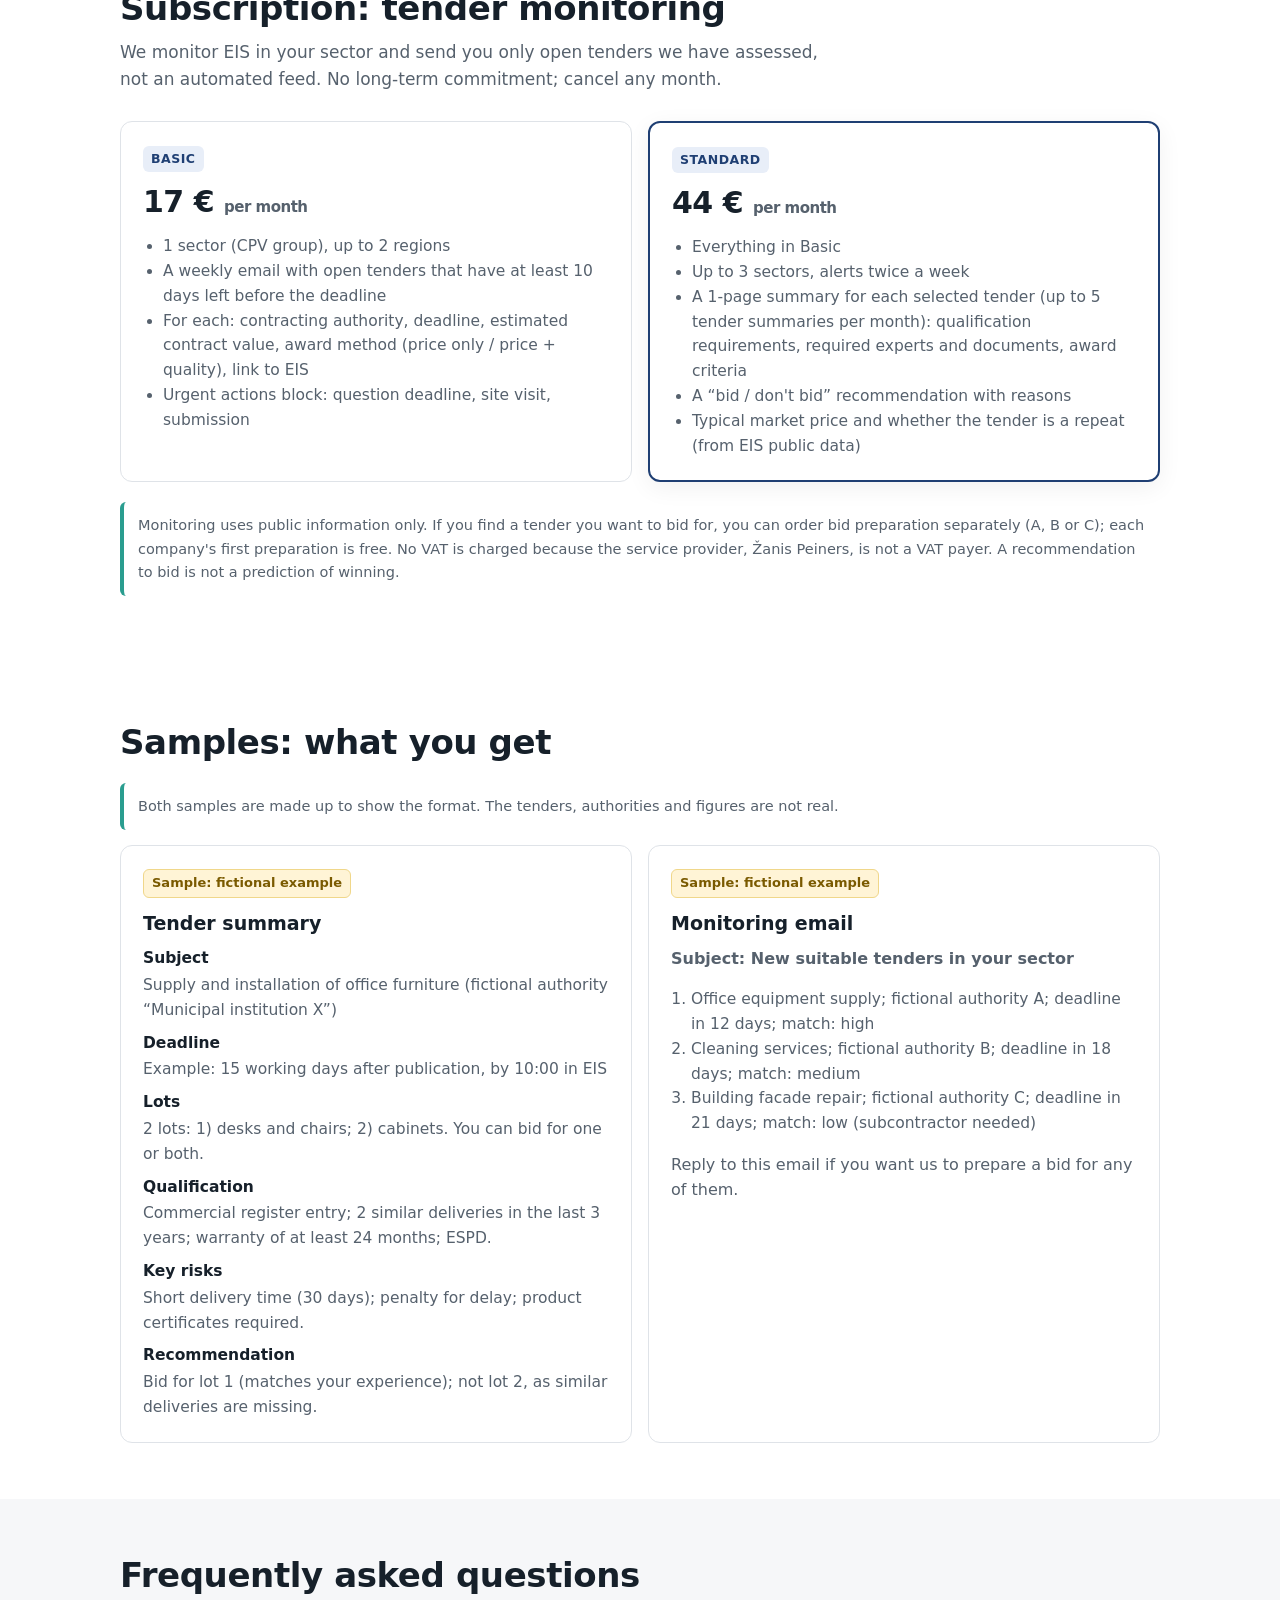
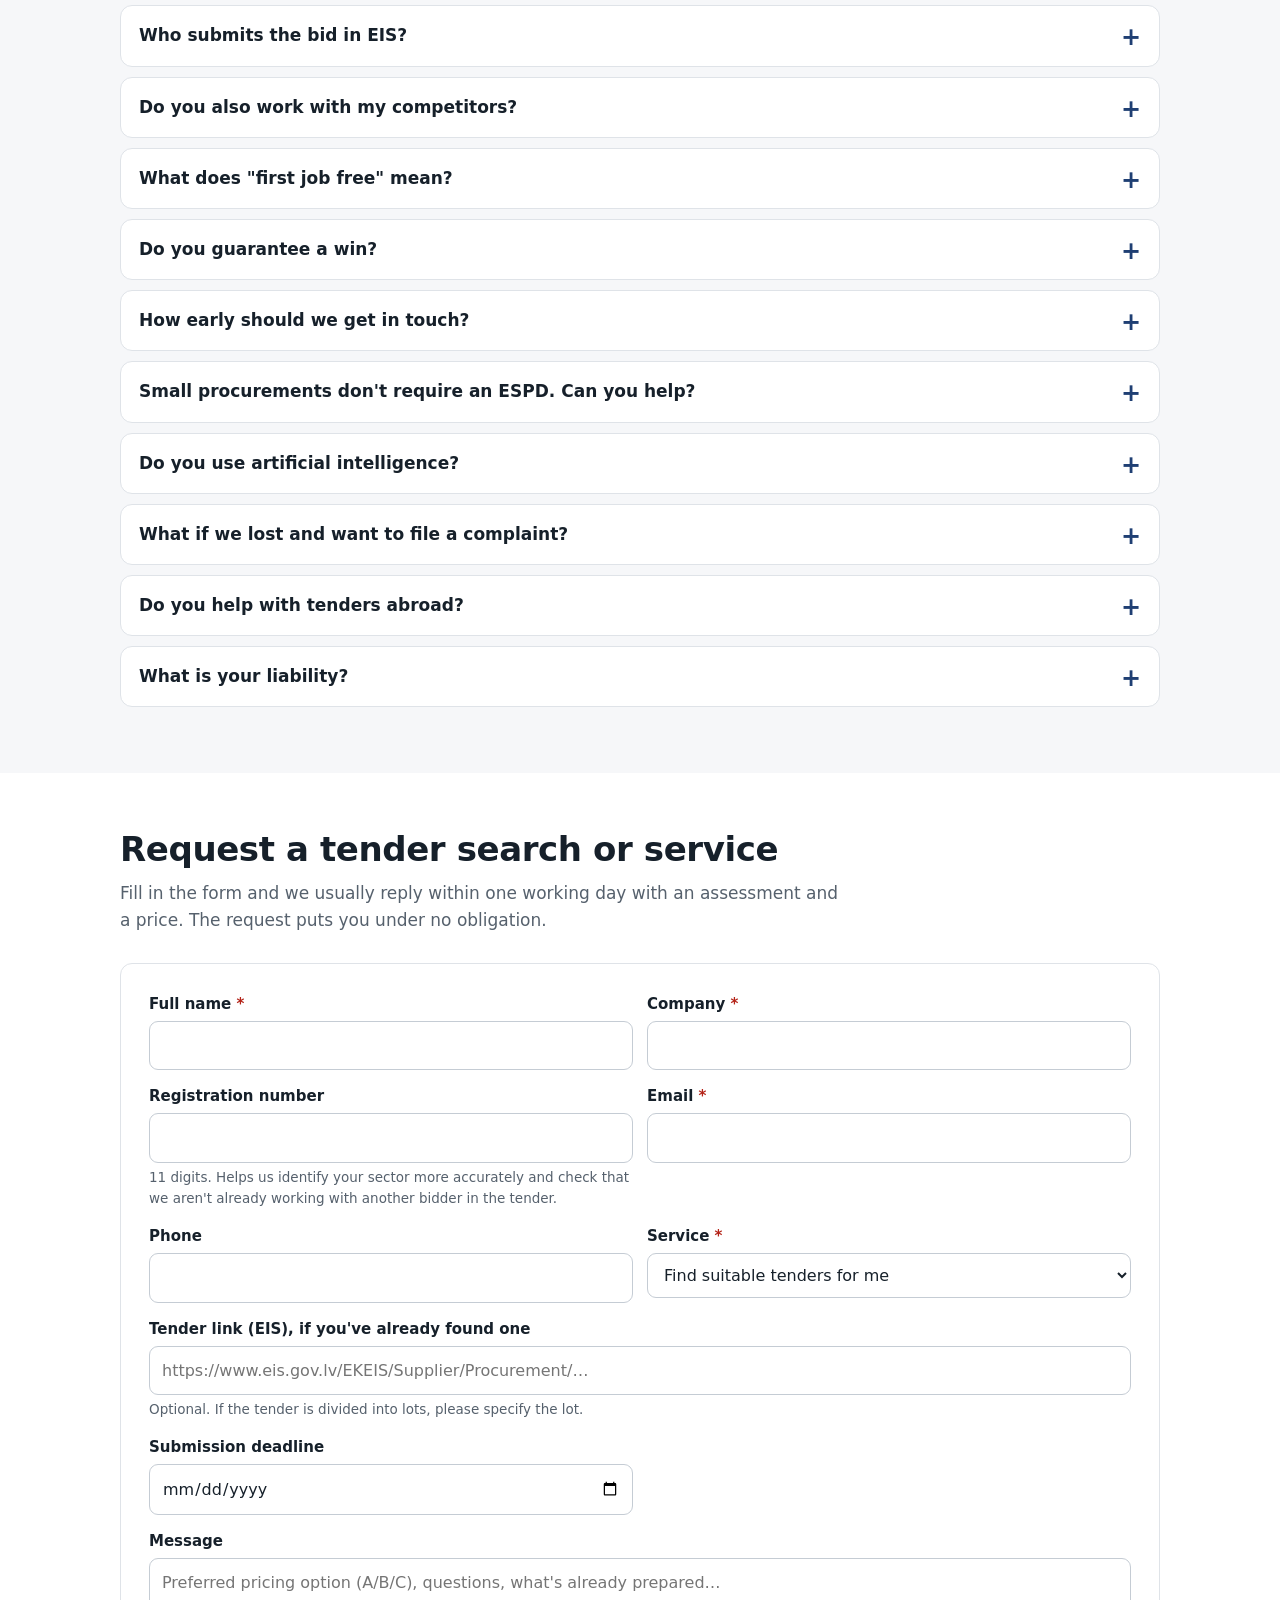
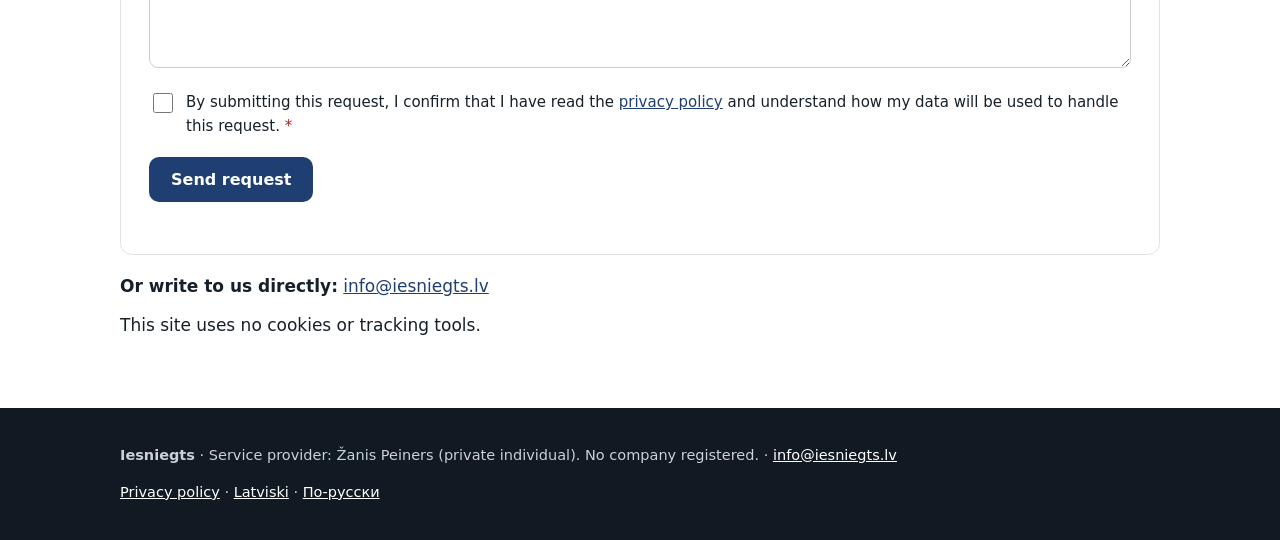
==== commit 9fff7261: "PVN: precīzs teksts 'PVN netiek piemērots, jo pakalpojuma sniedzējs Žanis Peiners nav PVN maksātājs." ====
--- a/en.html
+++ b/en.html
@@ -150,7 +150,7 @@
     </div>
     <div class="note">
       <strong>How the success fee is calculated (A and C):</strong> the contract value is the contract price excluding VAT in the contract you sign with the contracting authority (your share). For framework agreements and multi-year contracts, it is the value for the first 12 months or, if that cannot be determined, the total actually invoiced in the first 12 months. The success fee is payable within 14 days of signing the contract with the contracting authority. The fixed price (B) and the fixed fee (C) are payable within 14 days of document handover.<!-- PRICE: approved 3 Nov --><!-- Avots: contract_template.md 5.2.–5.4. -->
-      <br><br>The success fee is payment for document preparation only. We do not contact the contracting authority or the evaluation committee on your behalf, and we do not guarantee a win. No VAT is charged (the service provider is not VAT-registered).<!-- PRICE: approved 3 Nov -->
+      <br><br>The success fee is payment for document preparation only. We do not contact the contracting authority or the evaluation committee on your behalf, and we do not guarantee a win. No VAT is charged because the service provider, Žanis Peiners, is not a VAT payer.<!-- PRICE: approved 3 Nov -->
     </div>
   </div>
 </section>
@@ -182,7 +182,7 @@
         </ul>
       </div>
     </div>
-    <p class="note">Monitoring uses public information only. If you find a tender you want to bid for, you can order bid preparation separately (A, B or C); each company's first preparation is free.<!-- PRICE: approved 3 Nov --> No VAT is charged (the service provider is not VAT-registered). A recommendation to bid is not a prediction of winning.</p>
+    <p class="note">Monitoring uses public information only. If you find a tender you want to bid for, you can order bid preparation separately (A, B or C); each company's first preparation is free.<!-- PRICE: approved 3 Nov --> No VAT is charged because the service provider, Žanis Peiners, is not a VAT payer. A recommendation to bid is not a prediction of winning.</p>
   </div>
 </section>
 
